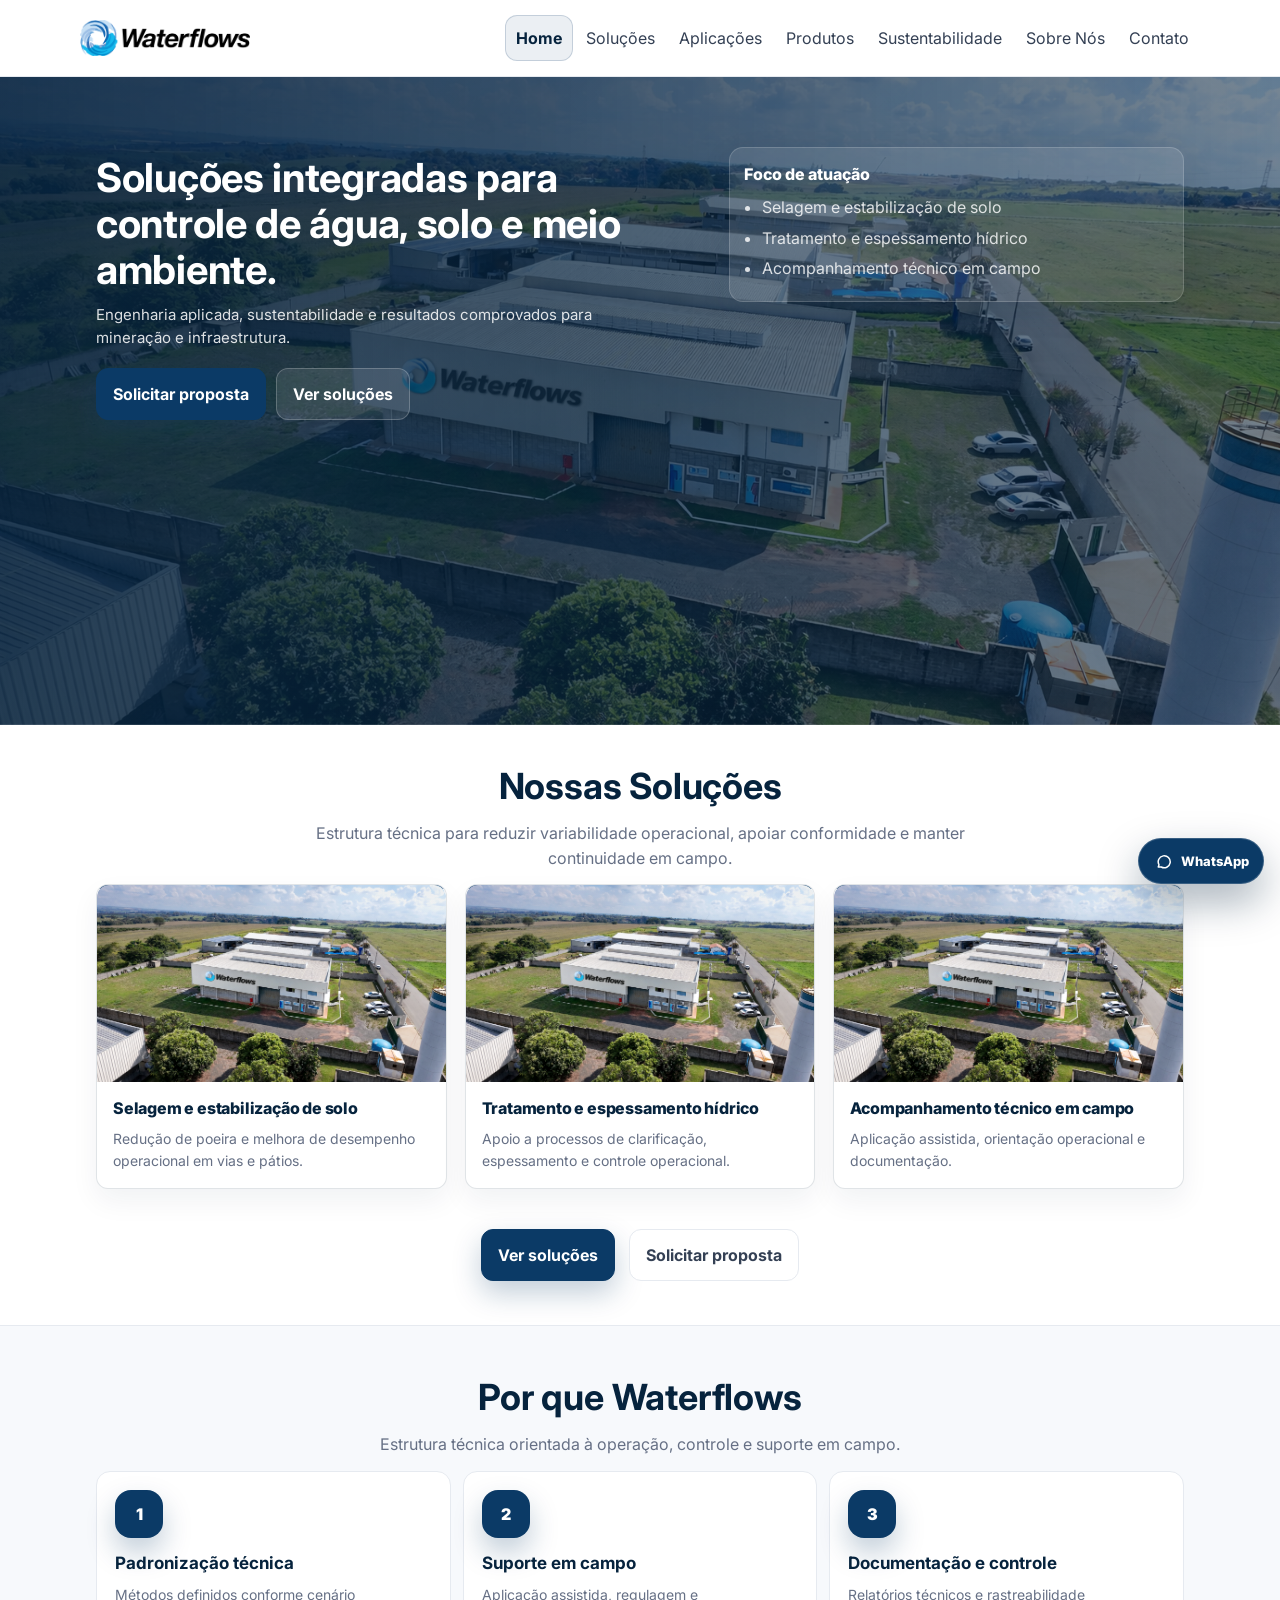
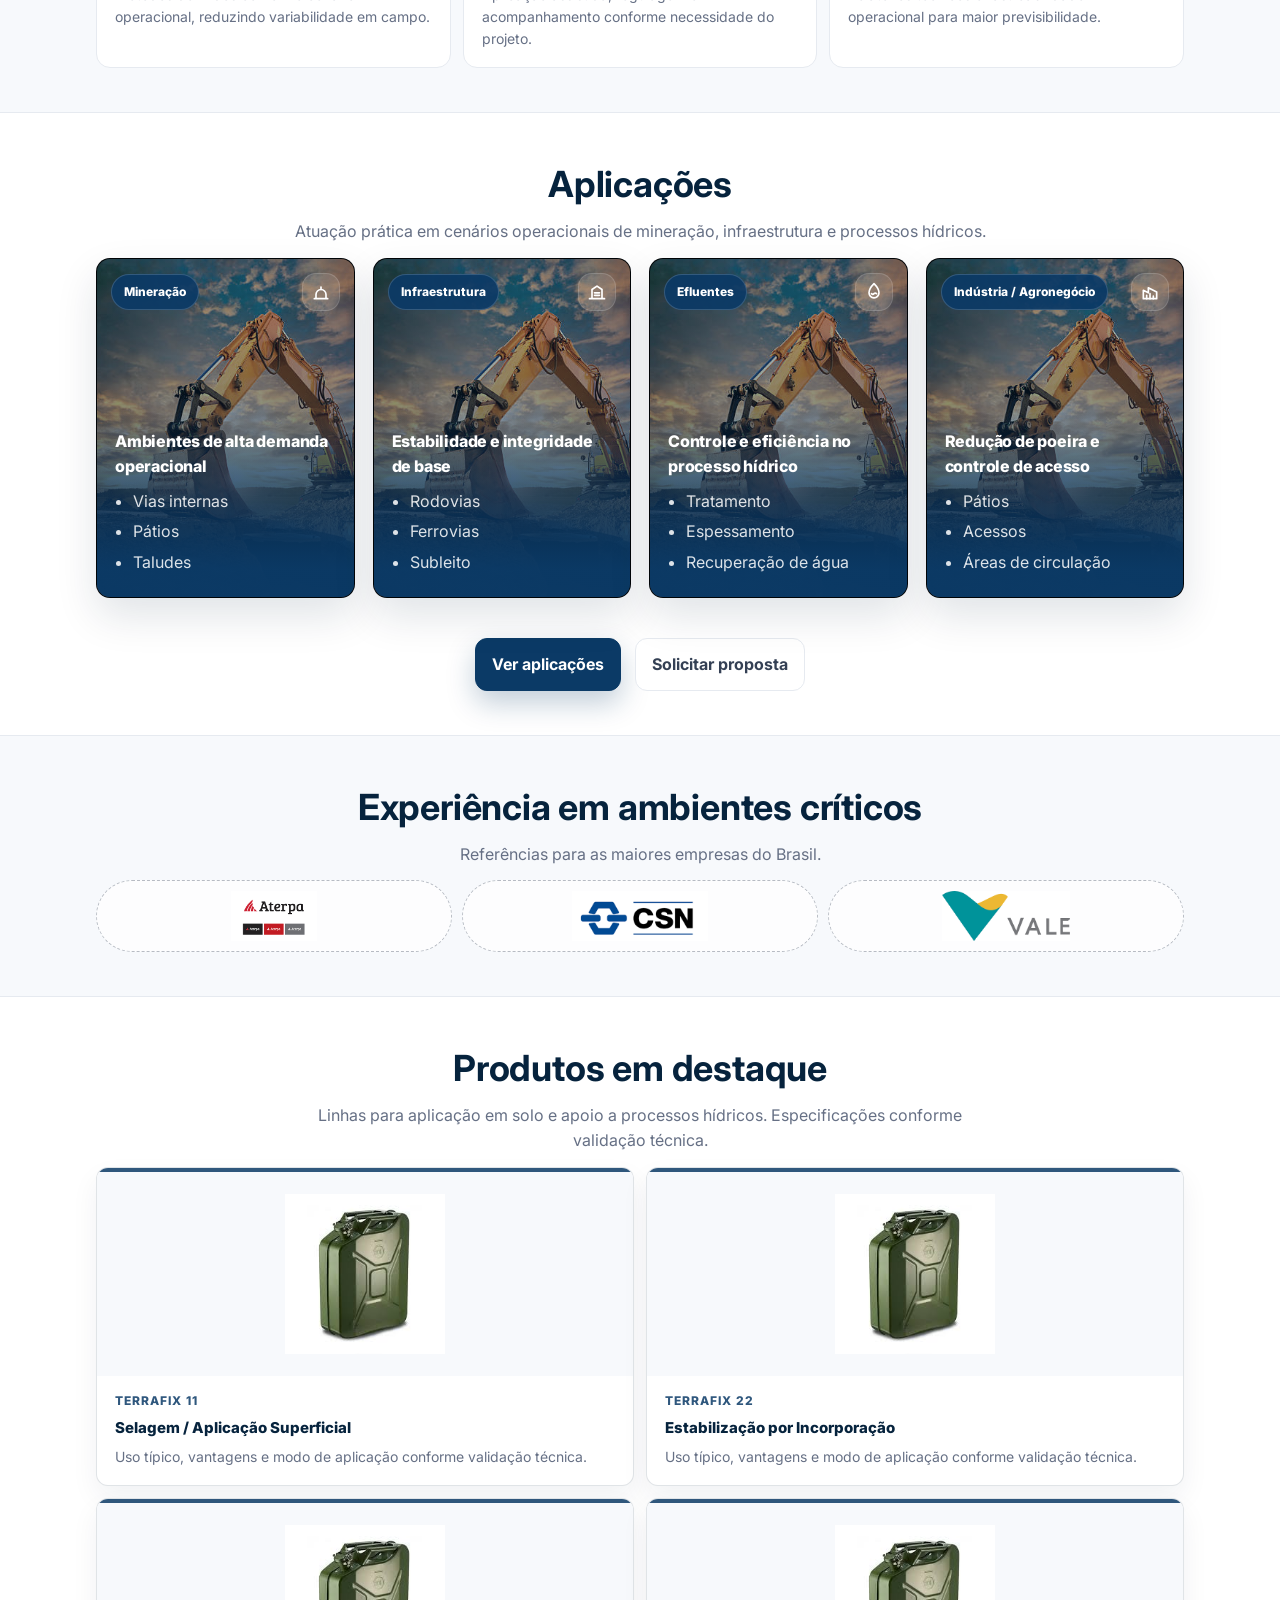
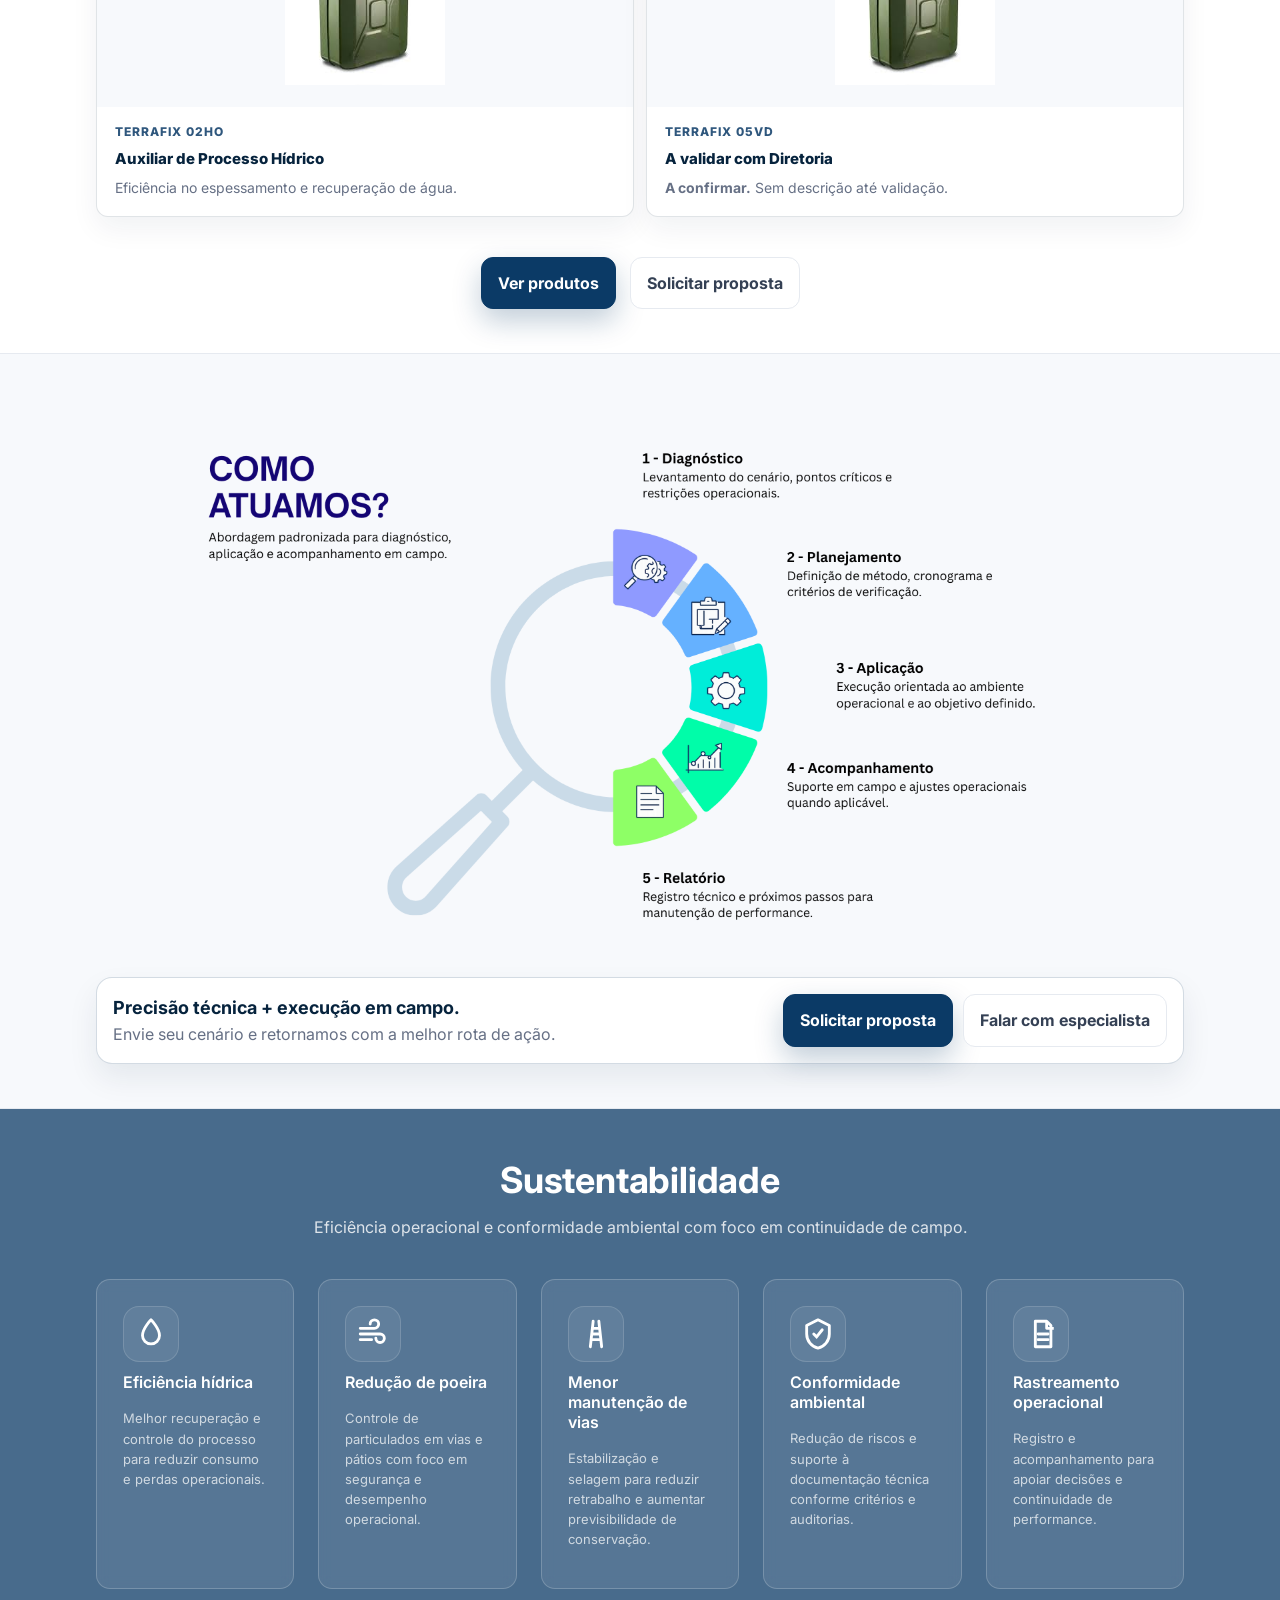
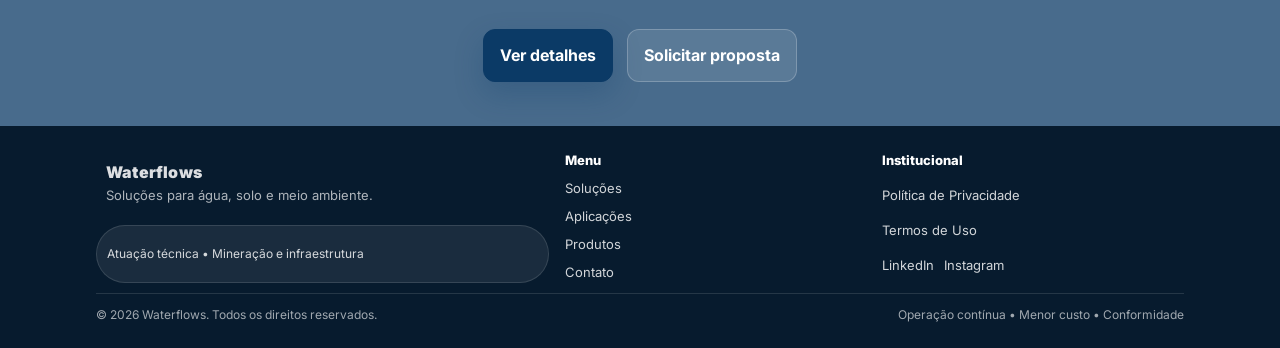
==== index.html @ 00b56543 "site inicial" ====
<!doctype html>
<html lang="pt-BR">
<head>
  <meta charset="utf-8" />
  <meta name="viewport" content="width=device-width, initial-scale=1" />
  <title>Waterflows | Soluções para água, solo e controle ambiental</title>
  <meta name="description" content="Soluções integradas para controle de água, solo e meio ambiente. Atuação técnica em mineração e infraestrutura. Solicite uma proposta." />
  <meta name="theme-color" content="#0B3A66" />

  <!-- Se NÃO for usar Google Fonts, pode remover estes preconnects -->
<link rel="preconnect" href="https://fonts.googleapis.com">
<link rel="preconnect" href="https://fonts.gstatic.com" crossorigin>
<link href="https://fonts.googleapis.com/css2?family=Inter:wght@400;600;700;800;900&display=swap" rel="stylesheet">

  <link rel="stylesheet" href="./assets/css/styles.css" />
</head>

<body data-page="home">
  <a class="skip-link" href="#conteudo">Pular para o conteúdo</a>

  <header class="site-header" aria-label="Cabeçalho">
    <div class="container header-inner">
      <a class="brand brand--logo-only" href="./index.html" aria-label="Ir para a Home Waterflows">
        <img class="brand-logo" src="./assets/img/logo-water-flow.png" alt="Waterflows" width="170" height="52" loading="eager" decoding="async">
      </a>

      <button
        class="nav-toggle"
        type="button"
        data-nav-toggle
        aria-label="Abrir menu"
        aria-controls="site-nav"
        aria-expanded="false">
        <svg viewBox="0 0 24 24" fill="none" aria-hidden="true">
          <path d="M4 7h16M4 12h16M4 17h16" stroke="currentColor" stroke-width="2" stroke-linecap="round"/>
        </svg>
      </button>

      <nav class="site-nav" id="site-nav" data-nav aria-label="Navegação principal">
        <ul class="nav-list">
          <li><a href="./index.html" data-page="home">Home</a></li>
          <li><a href="./solucoes.html" data-page="solucoes">Soluções</a></li>
          <li><a href="./aplicacoes.html" data-page="aplicacoes">Aplicações</a></li>
          <li><a href="./produtos.html" data-page="produtos">Produtos</a></li>
          <li><a href="./sustentabilidade.html" data-page="sustentabilidade">Sustentabilidade</a></li>
          <li><a href="./sobre.html" data-page="sobre">Sobre Nós</a></li>
          <li><a href="./contato.html" data-page="contato">Contato</a></li>
        </ul>
      </nav>
    </div>
  </header>

  <div class="nav-overlay" data-nav-overlay hidden></div>

  <main id="conteudo">
    <section class="hero hero-image" aria-label="Apresentação">
      <div class="container hero-grid">
        <div class="hero-copy">
          <h1>Soluções integradas para controle de água, solo e meio ambiente.</h1>
          <p class="lead">Engenharia aplicada, sustentabilidade e resultados comprovados para mineração e infraestrutura.</p>

          <div class="hero-actions" aria-label="Chamadas para ação">
            <a class="btn btn-primary" href="./contato.html">Solicitar proposta</a>
            <a class="btn btn-invert" href="./solucoes.html">Ver soluções</a>
          </div>
        </div>

          <aside class="hero-panel hero-panel--glass" aria-labelledby="hero-panel-title">
            <h2 id="hero-panel-title" class="sr-only">Destaques</h2>

            <p class="panel-title">Foco de atuação</p>

            <ul class="panel-list">
              <li>Selagem e estabilização de solo</li>
              <li>Tratamento e espessamento hídrico</li>
              <li>Acompanhamento técnico em campo</li>
            </ul>
          </aside>
      </div>
    </section>

    <svg class="wave" viewBox="0 0 1440 80" preserveAspectRatio="none" aria-hidden="true">
      <path d="M0,32 C240,72 480,72 720,40 C960,8 1200,8 1440,40 L1440,80 L0,80 Z"></path>
    </svg>

    <section class="section" aria-label="Soluções">
      <div class="container">
        <div class="section-head center">
          <h2>Nossas Soluções</h2>
          <p>Estrutura técnica para reduzir variabilidade operacional, apoiar conformidade e manter continuidade em campo.</p>
        </div>

        <div class="grid cols-3 feature-cards">
          <article class="card feature-card">
            <div class="feature-media" aria-hidden="true">
              <img src="./assets/img/foto-drone.png" alt="" loading="lazy" decoding="async">
            </div>
            <div class="feature-body">
              <h3>Selagem e estabilização de solo</h3>
              <p>Redução de poeira e melhora de desempenho operacional em vias e pátios.</p>
            </div>
          </article>

          <article class="card feature-card">
            <div class="feature-media" aria-hidden="true">
              <img src="./assets/img/foto-drone.png" alt="" loading="lazy" decoding="async">
            </div>
            <div class="feature-body">
              <h3>Tratamento e espessamento hídrico</h3>
              <p>Apoio a processos de clarificação, espessamento e controle operacional.</p>
            </div>
          </article>

          <article class="card feature-card">
            <div class="feature-media" aria-hidden="true">
              <img src="./assets/img/foto-drone.png" alt="" loading="lazy" decoding="async">
            </div>
            <div class="feature-body">
              <h3>Acompanhamento técnico em campo</h3>
              <p>Aplicação assistida, orientação operacional e documentação.</p>
            </div>
          </article>
        </div>

        <div class="section-actions">
          <a class="btn btn-primary" href="./solucoes.html">Ver soluções</a>
          <a class="btn" href="./contato.html">Solicitar proposta</a>
        </div>
      </div>
    </section>

    
    <section class="section soft section-why" aria-label="Por que Waterflows">
  <div class="container">

    <div class="section-head center">
      <h2>Por que Waterflows</h2>
      <p>Estrutura técnica orientada à operação, controle e suporte em campo.</p>
    </div>

    <div class="grid cols-3 reason-grid">

      <article class="reason-card">
        <div class="reason-number">1</div>
        <h3>Padronização técnica</h3>
        <p>Métodos definidos conforme cenário operacional, reduzindo variabilidade em campo.</p>
      </article>

      <article class="reason-card">
        <div class="reason-number">2</div>
        <h3>Suporte em campo</h3>
        <p>Aplicação assistida, regulagem e acompanhamento conforme necessidade do projeto.</p>
      </article>

      <article class="reason-card">
        <div class="reason-number">3</div>
        <h3>Documentação e controle</h3>
        <p>Relatórios técnicos e rastreabilidade operacional para maior previsibilidade.</p>
      </article>

    </div>

  </div>
</section>
    

<section class="section" aria-label="Aplicações">
  <div class="container">
    <div class="section-head center">
      <h2>Aplicações</h2>
      <p>Atuação prática em cenários operacionais de mineração, infraestrutura e processos hídricos.</p>
    </div>

    <div class="apps-media-grid">

      <article class="app-media-card">
        <div class="app-media">
          <img src="./assets/img/mineração.jpg"
               alt="Mineração: vias internas, pátios e taludes"
               loading="lazy" decoding="async">
        </div>

        <div class="app-media-overlay"></div>

        <div class="app-media-top">
          <span class="app-chip">Mineração</span>
          <span class="app-miniicon" aria-hidden="true">
            <svg viewBox="0 0 24 24" fill="none">
              <path d="M4 20h16" stroke="currentColor" stroke-width="2" stroke-linecap="round"/>
              <path d="M6 20v-5a6 6 0 0 1 12 0v5" stroke="currentColor" stroke-width="2" stroke-linejoin="round"/>
              <path d="M12 9V6" stroke="currentColor" stroke-width="2" stroke-linecap="round"/>
            </svg>
          </span>
        </div>

        <div class="app-media-bottom">
          <h3>Ambientes de alta demanda operacional</h3>
          <ul class="app-media-list">
            <li>Vias internas</li>
            <li>Pátios</li>
            <li>Taludes</li>
          </ul>
        </div>
      </article>

      <article class="app-media-card">
        <div class="app-media">
          <img src="./assets/img/mineração.jpg"
               alt="Infraestrutura: rodovias, ferrovias e subleito"
               loading="lazy" decoding="async">
        </div>

        <div class="app-media-overlay"></div>

        <div class="app-media-top">
          <span class="app-chip">Infraestrutura</span>
          <span class="app-miniicon" aria-hidden="true">
            <svg viewBox="0 0 24 24" fill="none">
              <path d="M3 20h18" stroke="currentColor" stroke-width="2" stroke-linecap="round"/>
              <path d="M6 20V9l6-4 6 4v11" stroke="currentColor" stroke-width="2" stroke-linejoin="round"/>
              <path d="M9 13h6M9 16h6" stroke="currentColor" stroke-width="2" stroke-linecap="round"/>
            </svg>
          </span>
        </div>

        <div class="app-media-bottom">
          <h3>Estabilidade e integridade de base</h3>
          <ul class="app-media-list">
            <li>Rodovias</li>
            <li>Ferrovias</li>
            <li>Subleito</li>
          </ul>
        </div>
      </article>

      <article class="app-media-card">
        <div class="app-media">
          <img src="./assets/img/mineração.jpg"
               alt="Efluentes: tratamento, espessamento e recuperação de água"
               loading="lazy" decoding="async">
        </div>

        <div class="app-media-overlay"></div>

        <div class="app-media-top">
          <span class="app-chip">Efluentes</span>
          <span class="app-miniicon" aria-hidden="true">
            <svg viewBox="0 0 24 24" fill="none">
              <path d="M12 2s6 6 6 11a6 6 0 0 1-12 0c0-5 6-11 6-11Z" stroke="currentColor" stroke-width="2" stroke-linejoin="round"/>
              <path d="M9 14c1 1 2 1 3 0 1-1 2-1 3 0" stroke="currentColor" stroke-width="2" stroke-linecap="round"/>
            </svg>
          </span>
        </div>

        <div class="app-media-bottom">
          <h3>Controle e eficiência no processo hídrico</h3>
          <ul class="app-media-list">
            <li>Tratamento</li>
            <li>Espessamento</li>
            <li>Recuperação de água</li>
          </ul>
        </div>
      </article>

      <article class="app-media-card">
        <div class="app-media">
          <img src="./assets/img/mineração.jpg"
               alt="Indústria e agronegócio: pátios, acessos e áreas de circulação"
               loading="lazy" decoding="async">
        </div>

        <div class="app-media-overlay"></div>

        <div class="app-media-top">
          <span class="app-chip">Indústria / Agronegócio</span>
          <span class="app-miniicon" aria-hidden="true">
            <svg viewBox="0 0 24 24" fill="none">
              <path d="M4 20V10l6 3V7l10 5v8H4Z" stroke="currentColor" stroke-width="2" stroke-linejoin="round"/>
              <path d="M8 20v-4M12 20v-6M16 20v-3" stroke="currentColor" stroke-width="2" stroke-linecap="round"/>
            </svg>
          </span>
        </div>

        <div class="app-media-bottom">
          <h3>Redução de poeira e controle de acesso</h3>
          <ul class="app-media-list">
            <li>Pátios</li>
            <li>Acessos</li>
            <li>Áreas de circulação</li>
          </ul>
        </div>
      </article>

    </div>

    <div class="section-actions">
      <a class="btn btn-primary" href="./aplicacoes.html">Ver aplicações</a>
      <a class="btn" href="./contato.html">Solicitar proposta</a>
    </div>
  </div>
</section>

        <section class="section soft" aria-label="Prova social">
      <div class="container">
        <div class="section-head center">
          <h2>Experiência em ambientes críticos</h2>
          <p>Referências para as maiores empresas do Brasil.</p>
        </div>

        <div class="logo-row" aria-label="Logos de clientes">
          <div class="logo-pill">
            <img src="./assets/img/aterpa.png" alt="Aterpa" loading="lazy" decoding="async">
          </div>
          <div class="logo-pill">
            <img src="./assets/img/csn.png" alt="CSN" loading="lazy" decoding="async">
          </div>
          <div class="logo-pill">
            <img src="./assets/img/valle.png" alt="Vale" loading="lazy" decoding="async">
          </div>
        </div>
      </div>
    </section>

<section class="section" aria-label="Produtos em destaque">
  <div class="container">
    <div class="section-head center">
      <h2>Produtos em destaque</h2>
      <p>Linhas para aplicação em solo e apoio a processos hídricos. Especificações conforme validação técnica.</p>
    </div>

    <div class="grid cols-2 product-cards">

      <!-- Terrafix 11 -->
      <article class="card product-card">
        <div class="product-topbar" aria-hidden="true"></div>

        <div class="product-media">
          <img src="./assets/img/galão-geral.png" alt="Terrafix 11" loading="lazy" decoding="async">
        </div>

        <div class="product-body">
          <span class="product-code">Terrafix 11</span>
          <h3>Selagem / Aplicação Superficial</h3>
          <p>Uso típico, vantagens e modo de aplicação conforme validação técnica.</p>
        </div>
      </article>

      <!-- Terrafix 22 -->
      <article class="card product-card">
        <div class="product-topbar" aria-hidden="true"></div>

        <div class="product-media">
          <img src="./assets/img/galão-geral.png" alt="Terrafix 22" loading="lazy" decoding="async">
        </div>

        <div class="product-body">
          <span class="product-code">Terrafix 22</span>
          <h3>Estabilização por Incorporação</h3>
          <p>Uso típico, vantagens e modo de aplicação conforme validação técnica.</p>
        </div>
      </article>

      <!-- Terrafix 02HO -->
      <article class="card product-card">
        <div class="product-topbar" aria-hidden="true"></div>

        <div class="product-media">
          <img src="./assets/img/galão-geral.png" alt="Terrafix 02HO" loading="lazy" decoding="async">
        </div>

        <div class="product-body">
          <span class="product-code">Terrafix 02HO</span>
          <h3>Auxiliar de Processo Hídrico</h3>
          <p>Eficiência no espessamento e recuperação de água.</p>
        </div>
      </article>

      <!-- Terrafix 05VD (pendente) -->
      <article class="card product-card product-card--pending" aria-label="Terrafix 05VD — informações em validação">
        <div class="product-topbar" aria-hidden="true"></div>

        <div class="product-media">
          <img src="./assets/img/galão-geral.png" alt="Terrafix 05VD" loading="lazy" decoding="async">
        </div>

        <div class="product-body">
          <span class="product-code">Terrafix 05VD</span>
          <h3>A validar com Diretoria</h3>
          <p><strong>A confirmar.</strong> Sem descrição até validação.</p>
        </div>
      </article>

    </div>

    <div class="section-actions">
      <a class="btn btn-primary" href="./produtos.html">Ver produtos</a>
      <a class="btn" href="./contato.html">Solicitar proposta</a>
    </div>
  </div>
</section>

<section class="section soft" aria-label="Como atuamos">
  <div class="container">

    <!-- DESKTOP: só imagem -->
<!-- DESKTOP: só imagem (full-bleed) -->
    <figure class="how-media how-media--full">
      <img
        src="./assets/img/como-atuamos.png"
        alt="Fluxo do processo Waterflows em 5 etapas: Diagnóstico, Planejamento, Aplicação, Acompanhamento e Relatório."
        loading="lazy"
        decoding="async"
      >
    </figure>

    <!-- MOBILE/TABLET: passo a passo em texto -->
    <div class="how-steps" aria-label="Etapas do processo">
      <div class="steps">
        <div class="step">
          <div class="step-num">1</div>
          <div>
            <h3>Diagnóstico</h3>
            <p>Levantamento do cenário, pontos críticos e restrições operacionais.</p>
          </div>
        </div>

        <div class="step">
          <div class="step-num">2</div>
          <div>
            <h3>Planejamento</h3>
            <p>Definição de método, cronograma e critérios de verificação.</p>
          </div>
        </div>

        <div class="step">
          <div class="step-num">3</div>
          <div>
            <h3>Aplicação</h3>
            <p>Execução orientada ao ambiente operacional e ao objetivo definido.</p>
          </div>
        </div>

        <div class="step">
          <div class="step-num">4</div>
          <div>
            <h3>Acompanhamento</h3>
            <p>Suporte em campo e ajustes operacionais quando aplicável.</p>
          </div>
        </div>

        <div class="step">
          <div class="step-num">5</div>
          <div>
            <h3>Relatório</h3>
            <p>Registro técnico e próximos passos para manutenção de performance.</p>
          </div>
        </div>
      </div>
    </div>

    <!-- CTA mantém -->
    <div class="cta" aria-label="Chamada final">
      <div>
        <h2>Precisão técnica + execução em campo.</h2>
        <p>Envie seu cenário e retornamos com a melhor rota de ação.</p>
      </div>
      <div class="hero-actions hero-actions--cta">
        <a class="btn btn-primary" href="./contato.html">Solicitar proposta</a>
        <a class="btn" href="./contato.html">Falar com especialista</a>
      </div>
    </div>

  </div>
</section>

<section class="section sustain" aria-label="Sustentabilidade">
  <div class="container">
    <div class="section-head center sustain-head">
      <h2>Sustentabilidade</h2>
      <p>Eficiência operacional e conformidade ambiental com foco em continuidade de campo.</p>
    </div>

    <div class="sustain-grid" role="list">

      <article class="sustain-card" role="listitem">
        <div class="sustain-ico" aria-hidden="true">
          <!-- gota -->
          <svg viewBox="0 0 24 24" fill="none">
            <path d="M12 2s6 6 6 11a6 6 0 0 1-12 0c0-5 6-11 6-11Z"
              stroke="currentColor" stroke-width="2" stroke-linejoin="round"/>
          </svg>
        </div>
        <h3>Eficiência hídrica</h3>
        <p>Melhor recuperação e controle do processo para reduzir consumo e perdas operacionais.</p>
      </article>

      <article class="sustain-card" role="listitem">
        <div class="sustain-ico" aria-hidden="true">
          <!-- vento/poeira -->
          <svg viewBox="0 0 24 24" fill="none">
            <path d="M3 8h10a3 3 0 1 0-3-3" stroke="currentColor" stroke-width="2" stroke-linecap="round"/>
            <path d="M3 12h14a3 3 0 1 1-3 3" stroke="currentColor" stroke-width="2" stroke-linecap="round"/>
            <path d="M3 16h8" stroke="currentColor" stroke-width="2" stroke-linecap="round"/>
          </svg>
        </div>
        <h3>Redução de poeira</h3>
        <p>Controle de particulados em vias e pátios com foco em segurança e desempenho operacional.</p>
      </article>

      <article class="sustain-card" role="listitem">
        <div class="sustain-ico" aria-hidden="true">
          <!-- estrada/manutenção -->
          <svg viewBox="0 0 24 24" fill="none">
            <path d="M8 21 10 3" stroke="currentColor" stroke-width="2" stroke-linecap="round"/>
            <path d="M16 21 14 3" stroke="currentColor" stroke-width="2" stroke-linecap="round"/>
            <path d="M10 8h4M9.5 12h5M9 16h6" stroke="currentColor" stroke-width="2" stroke-linecap="round"/>
          </svg>
        </div>
        <h3>Menor manutenção de vias</h3>
        <p>Estabilização e selagem para reduzir retrabalho e aumentar previsibilidade de conservação.</p>
      </article>

      <article class="sustain-card" role="listitem">
        <div class="sustain-ico" aria-hidden="true">
          <!-- escudo/conformidade -->
          <svg viewBox="0 0 24 24" fill="none">
            <path d="M12 2 20 6v6c0 5-3.5 9-8 10C7.5 21 4 17 4 12V6l8-4Z"
              stroke="currentColor" stroke-width="2" stroke-linejoin="round"/>
            <path d="M9 12l2 2 4-5" stroke="currentColor" stroke-width="2" stroke-linecap="round"/>
          </svg>
        </div>
        <h3>Conformidade ambiental</h3>
        <p>Redução de riscos e suporte à documentação técnica conforme critérios e auditorias.</p>
      </article>

      <article class="sustain-card" role="listitem">
        <div class="sustain-ico" aria-hidden="true">
          <!-- relatório/rastreio -->
          <svg viewBox="0 0 24 24" fill="none">
            <path d="M8 3h8l3 3v15H8V3Z" stroke="currentColor" stroke-width="2" stroke-linejoin="round"/>
            <path d="M16 3v5h5" stroke="currentColor" stroke-width="2" stroke-linejoin="round"/>
            <path d="M10 12h7M10 16h7" stroke="currentColor" stroke-width="2" stroke-linecap="round"/>
          </svg>
        </div>
        <h3>Rastreamento operacional</h3>
        <p>Registro e acompanhamento para apoiar decisões e continuidade de performance.</p>
      </article>

    </div>

    <div class="section-actions sustain-actions">
      <a class="btn btn-primary" href="./sustentabilidade.html">Ver detalhes</a>
      <a class="btn btn-invert" href="./contato.html">Solicitar proposta</a>
    </div>
  </div>
</section>
  </main>

  <footer class="site-footer" aria-label="Rodapé">
    <div class="container">
      <div class="footer-grid">
        <div class="footer-brand">
          <div class="brand" aria-label="Marca Waterflows">
            <span class="brand-mark" aria-hidden="true"></span>
            <div>
              <div class="footer-title">Waterflows</div>
              <div class="footer-muted">Soluções para água, solo e meio ambiente.</div>
            </div>
          </div>
          <div class="badge">Atuação técnica • Mineração e infraestrutura</div>
        </div>

        <div class="footer-links" aria-label="Menu rápido">
          <strong class="footer-h">Menu</strong>
          <a href="./solucoes.html">Soluções</a>
          <a href="./aplicacoes.html">Aplicações</a>
          <a href="./produtos.html">Produtos</a>
          <a href="./contato.html">Contato</a>
        </div>

        <div class="footer-links" aria-label="Links institucionais">
          <strong class="footer-h">Institucional</strong>
          <a href="./politica-de-privacidade.html" aria-label="Política de Privacidade (placeholder)">Política de Privacidade</a>
          <a href="./termos.html" aria-label="Termos de Uso (placeholder)">Termos de Uso</a>
          <div class="social" aria-label="Redes sociais">
            <a href="https://www.linkedin.com/company/waterflows-br/?originalSubdomain=br" aria-label="LinkedIn (placeholder)">LinkedIn</a>
            <a href="https://www.instagram.com/waterflowsbioquimica/" target="_blank" rel="noopener">Instagram</a>
          </div>
        </div>
      </div>

      <div class="footer-bottom" aria-label="Direitos autorais">
        <span>© <span id="year"></span> Waterflows. Todos os direitos reservados.</span>
        <span class="footer-tech">Operação contínua • Menor custo • Conformidade</span>
      </div>
    </div>

    <script>
      document.getElementById('year').textContent = new Date().getFullYear();
    </script>
  </footer>

  <a class="fab"
     href="https://wa.me/55XXXXXXXXXXX?text=Ol%C3%A1%21%20Quero%20falar%20com%20um%20especialista%20Waterflows."
     target="_blank" rel="noopener"
     aria-label="Falar no WhatsApp (placeholder)">
    <svg viewBox="0 0 24 24" fill="none" aria-hidden="true">
      <path d="M7 20l1-3a8 8 0 1 1 3 3l-4 0Z" stroke="currentColor" stroke-width="2" stroke-linejoin="round"/>
    </svg>
    <span>WhatsApp</span>
  </a>

  <script src="./assets/js/main.js" defer></script>
</body>
</html>
---- assets/css/styles.css ----
/* Waterflows — styles.css (mobile-first)
   Requisitos: breakpoints 480 / 768 / 1024, acessibilidade básica, clean industrial.
*/

:root{
  --bg: #FFFFFF;
  --bg-soft: #F7F9FC;
  --text: #344054;
  --muted: #667085;
  --border: #E6EAF0;

  --brand: #0B3A66;     /* azul institucional */
  --brand-2: #06233D;   /* azul profundo técnico */
  --accent: #1B5FA6;    /* azul médio de destaque (5%) */

  --radius: 14px;
  --shadow: 0 10px 30px rgba(6,35,61,0.10);

  --container: 1120px;

  /* escala tipográfica (mobile-first) */
  --h1: 28px;
  --h2: 24px;
  --h3: 16px;
  --p: 15px;

  /* espaçamento */
  --section-y: 28px;
}

*{ box-sizing: border-box; }
html{ scroll-behavior: smooth; }
body{
  margin: 0;
  font-family: Inter, Lato, system-ui, -apple-system, Segoe UI, Roboto, Arial, sans-serif;
  color: var(--text);
  background: var(--bg);
  line-height: 1.55;
}

img{ max-width: 100%; height: auto; display: block; }
a{ color: inherit; text-decoration: none; }

/* links em texto (conteúdo) ficam visíveis por padrão */
main a:not(.btn):not(.nav-list a){
  color: var(--brand);
  text-decoration: underline;
  text-decoration-color: rgba(11,58,102,0.35);
  text-underline-offset: 3px;
}
main a:not(.btn):not(.nav-list a):hover{
  text-decoration-color: rgba(11,58,102,0.75);
}

:focus-visible{
  outline: 3px solid rgba(11,58,102,0.35);
  outline-offset: 3px;
  border-radius: 8px;
}

.container{
  width: 100%;
  max-width: var(--container);
  margin: 0 auto;
  padding: 0 16px;
}

.skip-link{
  position: absolute;
  left: -999px;
  top: 12px;
  background: var(--brand);
  color: #fff;
  padding: 10px 12px;
  border-radius: 10px;
  z-index: 2000;
}
.skip-link:focus{ left: 12px; }

/* Skip-link: mantém no DOM (a11y), mas nunca mostra visualmente */
.skip-link{
  position: absolute !important;
  width: 1px !important;
  height: 1px !important;
  padding: 0 !important;
  margin: -1px !important;
  overflow: hidden !important;
  clip: rect(0,0,0,0) !important;
  white-space: nowrap !important;
  border: 0 !important;
}

/* garante que nem com foco apareça */
.skip-link:focus,
.skip-link:focus-visible{
  left: -999px !important;
  top: 12px !important;
}

/* ===== Header / Nav ===== */

.site-header{
  position: sticky;
  top: 0;
  z-index: 1000;
  background: rgba(255,255,255,0.92);
  backdrop-filter: blur(10px);
  border-bottom: 1px solid var(--border);
}

.header-inner{
  display: flex;
  align-items: center;
  justify-content: space-between;
  gap: 12px;
  padding: 12px 0;
}

.brand{
  display: flex;
  align-items: center;
  gap: 10px;
  min-width: 180px;
}

.brand-logo{
  width: 140px;
  height: 44px;
  object-fit: contain;
  display: block;
}

.nav-toggle{
  display: inline-flex;
  align-items: center;
  justify-content: center;
  width: 44px;
  height: 44px;
  border: 1px solid var(--border);
  background: #fff;
  border-radius: 12px;
  cursor: pointer;
}
.nav-toggle svg{ width: 22px; height: 22px; }

.site-nav{
  position: absolute;
  left: 0;
  right: 0;
  top: 64px;
  background: #fff;
  border-bottom: 1px solid var(--border);
  display: none;
}
.site-nav.open{ display: block; }

.nav-list{
  list-style: none;
  margin: 0;
  padding: 10px 16px 16px 16px;
  display: grid;
  gap: 6px;
}

.nav-list a{
  display: flex;
  align-items: center;
  justify-content: space-between;
  padding: 12px 12px;
  border-radius: 12px;
  border: 1px solid transparent;
}

.nav-list a:hover{
  background: var(--bg-soft);
  border-color: var(--border);
}

.nav-list a.active{
  background: rgba(11,58,102,0.08);
  border-color: rgba(11,58,102,0.18);
  color: var(--brand-2);
  font-weight: 700;
}

.nav-overlay{
  position: fixed;
  inset: 0;
  background: rgba(6,35,61,0.25);
  z-index: 900;
}

/* ===== Buttons ===== */

.btn{
  display: inline-flex;
  align-items: center;
  justify-content: center;
  gap: 10px;
  padding: 13px 16px;
  border-radius: 12px;
  border: 1px solid var(--border);
  background: #fff;
  cursor: pointer;
  font-weight: 700;
}

.btn-primary{
  background: var(--brand);
  border-color: var(--brand);
  color: #fff;
  box-shadow: 0 12px 28px rgba(11,58,102,0.25);
}
.btn-primary:hover{ filter: brightness(0.98); }

.btn-invert{
  background: rgba(255,255,255,0.10);
  border-color: rgba(255,255,255,0.22);
  color: #fff;
}
.btn-invert:hover{ background: rgba(255,255,255,0.14); }

/* ===== Typography ===== */

h1{
  margin: 8px 0 10px 0;
  font-size: var(--h1);
  line-height: 1.15;
  letter-spacing: -0.3px;
  color: var(--brand-2);
}

.lead{
  margin: 0;
  color: var(--text);
  font-size: var(--p);
  max-width: 62ch;
}

/* ===== Hero ===== */

.hero{
  padding: 38px 0 18px 0;
  background:
    radial-gradient(900px 350px at 20% 0%, rgba(11,58,102,0.10), transparent 60%),
    radial-gradient(900px 350px at 80% 0%, rgba(6,35,61,0.08), transparent 60%);
}

.hero-grid{
  display: grid;
  gap: 18px;
}

/* institucional: CTA do hero alinhada à esquerda */
.hero-actions{
  margin-top: 18px;
  display: flex;
  flex-wrap: wrap;
  gap: 10px;
  justify-content: flex-start;
}

.hero-actions--cta{
  justify-content: flex-start;
}

.hero.hero-image{
  min-height: 72vh;
  padding: 70px 0 90px;
  position: relative;
  color: #fff;
  background:
    linear-gradient(90deg, rgba(6,35,61,0.88), rgba(6,35,61,0.55)),
    url("./../img/foto-drone.png");
  background-size: cover;
  background-position: center 50%;
  border-bottom: 1px solid rgba(255,255,255,0.10);
}

.hero.hero-image h1{ color:#fff; }
.hero.hero-image .lead{ color: rgba(255,255,255,0.86); }

.hero-panel{
  border: 1px solid var(--border);
  border-radius: var(--radius);
  background: rgba(255,255,255,0.85);
  box-shadow: var(--shadow);
  padding: 14px;
}

.hero-panel--glass{
  background: rgba(255,255,255,0.10);
  border-color: rgba(255,255,255,0.16);
}

.hero-panel--glass .panel-title{ color: #fff; }
.hero-panel--glass .panel-list{ color: rgba(255,255,255,0.82); }

.panel-title{
  font-weight: 800;
  color: var(--brand-2);
  margin: 0 0 8px 0;
}
.panel-list{
  margin: 0;
  padding-left: 18px;
}
.panel-list li{ margin: 6px 0; }

.wave{
  display:block;
  width:100%;
  height: 36px; /* agora aparece */
  margin-top: -2px;
}
.wave path{ fill: var(--bg); }

/* ===== Sections / Grid ===== */

.section{ padding: var(--section-y) 0; }
.section.soft{
  background: var(--bg-soft);
  border-top: 1px solid var(--border);
  border-bottom: 1px solid var(--border);
}

.section-head{
  display: grid;
  gap: 6px;
  margin-bottom: 14px;
}

.section-head.center{
  text-align: center;
  justify-items: center;
}
.section-head.center p{ margin: 0 auto; }

.section-head h2{
  margin: 0;
  font-size: var(--h2);
  color: var(--brand-2);
  letter-spacing: -0.2px;
}
.section-head p{
  margin: 0;
  color: var(--muted);
  max-width: 70ch;
}

.section-actions{
  margin-top: 26px;          /* mais respiro (mobile/tablet) */
  display: flex;
  flex-wrap: wrap;
  gap: 12px;
  justify-content: center;
}

/* desktop: mais “premium” */
@media (min-width: 1024px){
  .section-actions{
    margin-top: 40px;        /* botões bem mais afastados dos cards */
    gap: 14px;
  }
}

.grid{ display: grid; gap: 12px; }

.card{
  border: 1px solid var(--border);
  border-radius: var(--radius);
  background: #fff;
  padding: 14px;
}
.card h3{
  margin: 0 0 6px 0;
  font-size: var(--h3);
  color: var(--brand-2);
}
.card p{ margin: 0; color: var(--muted); }


/* ===== Por que Waterflows ===== */

.section-why{
  background: #fff;
}

.reason-grid{
  align-items: stretch;
}

.reason-card{
  border: 1px solid var(--border);
  border-radius: var(--radius);
  padding: 18px;
  background: #fff;
  transition: box-shadow .2s ease, transform .15s ease;
}

.reason-card:hover{
  box-shadow: 0 14px 34px rgba(6,35,61,0.08);
  transform: translateY(-2px);
}

.reason-number{
  width: 48px;
  height: 48px;
  border-radius: 16px;
  background: var(--brand);
  color: #fff;
  font-weight: 900;
  font-size: 16px;
  display:flex;
  align-items:center;
  justify-content:center;
  margin-bottom: 12px;
  box-shadow: 0 14px 28px rgba(11,58,102,0.25);
}

.reason-card h3{
  margin: 0 0 8px 0;
  font-size: 17px;
  color: var(--brand-2);
}

.reason-card p{
  margin: 0;
  color: var(--muted);
  font-size: 14px;
}

.sr-only{
  position:absolute;
  width:1px;
  height:1px;
  padding:0;
  margin:-1px;
  overflow:hidden;
  clip:rect(0,0,0,0);
  white-space:nowrap;
  border:0;
}

/* ===== Logos ===== */

.logo-row{
  display: grid;
  grid-template-columns: repeat(2, minmax(0,1fr));
  gap: 10px;
  margin-top: 10px;
}

.logo-pill{
  border: 1px dashed rgba(52,64,84,0.35);
  border-radius: 999px;
  padding: 10px 12px;
  background: rgba(255,255,255,0.7);
  display:flex;
  align-items:center;
  justify-content:center;
  min-height: 54px;
}

.logo-pill img{
  max-height: 50px;
  width: auto;
  max-width: 100%;
  object-fit: contain;
  opacity: 1;
  filter: none;
}

/* ===== Aplicações ===== */

.apps-grid{ align-items: stretch; }

.app-card{
  padding: 16px;
  border-radius: var(--radius);
  box-shadow: 0 10px 26px rgba(6,35,61,0.06);
  transition: transform .15s ease, box-shadow .15s ease, border-color .15s ease;
}
.app-card:hover{
  transform: translateY(-2px);
  box-shadow: 0 16px 38px rgba(6,35,61,0.10);
  border-color: rgba(11,58,102,0.22);
}

.app-top{
  display:flex;
  align-items:center;
  justify-content: space-between;
  gap: 12px;
  margin-bottom: 10px;
}

.app-badge{
  display:inline-flex;
  align-items:center;
  padding: 7px 12px;
  border-radius: 999px;
  font-size: 12px;
  font-weight: 800;
  color: var(--brand-2);
  background: rgba(11,58,102,0.08);
  border: 1px solid rgba(11,58,102,0.16);
}

.app-icon{
  width: 42px;
  height: 42px;
  border-radius: 14px;
  display:flex;
  align-items:center;
  justify-content:center;
  color: var(--brand);
  background: rgba(11,58,102,0.06);
  border: 1px solid rgba(11,58,102,0.14);
}
.app-icon svg{ width: 22px; height: 22px; }

.app-card h3{
  margin: 0 0 10px 0;
  letter-spacing: -0.1px;
}

.app-list{
  margin: 0;
  padding-left: 18px;
  color: var(--muted);
}
.app-list li{ margin: 6px 0; }

/* ===== Steps ===== */

.steps{ display: grid; gap: 10px; }

.step{
  display: grid;
  grid-template-columns: 44px 1fr;
  gap: 10px;
  align-items: start;
  padding: 12px;
  border-radius: var(--radius);
  background: #fff;
  border: 1px solid var(--border);
}
.step-num{
  width: 44px;
  height: 44px;
  border-radius: 14px;
  background: rgba(11,58,102,0.10);
  display: flex;
  align-items: center;
  justify-content: center;
  font-weight: 900;
  color: var(--brand-2);
}
.step h3{ margin: 0 0 2px 0; font-size: 15px; color: var(--brand-2); }
.step p{ margin: 0; color: var(--muted); }

/* ===== CTA (sem gradiente chamativo) ===== */

.cta{
  margin-top: 16px;
  display: grid;
  gap: 12px;
  align-items: center;
  border-radius: calc(var(--radius) + 2px);
  border: 1px solid rgba(11,58,102,0.18);
  background: #fff;
  box-shadow: 0 14px 30px rgba(6,35,61,0.08);
  padding: 16px;
}
.cta h2{ margin: 0; font-size: 18px; color: var(--brand-2); }
.cta p{ margin: 0; color: var(--muted); }
.cta .hero-actions{ margin: 0; }

/* ===== Forms (mantido) ===== */

.form{ display: grid; gap: 12px; }
.field{ display: grid; gap: 6px; }

label{
  font-size: 13px;
  color: var(--brand-2);
  font-weight: 700;
}

input, textarea{
  width: 100%;
  padding: 12px 12px;
  border-radius: 12px;
  border: 1px solid var(--border);
  background: #fff;
  font: inherit;
  color: var(--text);
}
textarea{ min-height: 140px; resize: vertical; }

.helper{ font-size: 12px; color: var(--muted); }
.contact-grid{ display: grid; gap: 12px; }

/* ===== Footer ===== */

.site-footer{
  padding: 24px 0;
  background: #071B2E;
  color: rgba(255,255,255,0.86);
}
.footer-grid{ display: grid; gap: 16px; }

.footer-brand{ display: grid; gap: 10px; }

.footer-title{ font-weight: 900; letter-spacing: 0.2px; }
.footer-muted{ color: rgba(255,255,255,0.68); font-size: 13px; }

.footer-h{
  color: #fff;
  font-weight: 800;
  font-size: 13px;
}

.footer-links{ display: grid; gap: 8px; }
.footer-links a{
  color: rgba(255,255,255,0.82);
  font-size: 13px;
}
.footer-links a:hover{ color: #fff; text-decoration: underline; }

.footer-bottom{
  margin-top: 10px;
  padding-top: 12px;
  border-top: 1px solid rgba(255,255,255,0.12);
  display: flex;
  flex-wrap: wrap;
  gap: 10px;
  justify-content: space-between;
  align-items: center;
  font-size: 12px;
  color: rgba(255,255,255,0.62);
}

.social{ display: inline-flex; gap: 10px; }

.badge{
  display: inline-flex;
  align-items: center;
  padding: 8px 10px;
  border-radius: 999px;
  background: rgba(255,255,255,0.08);
  border: 1px solid rgba(255,255,255,0.12);
  color: rgba(255,255,255,0.82);
  font-size: 12px;
}

/* ===== WhatsApp ===== */

.fab{
  position: fixed;
  right: 16px;
  bottom: 16px;
  z-index: 1500;
  display: inline-flex;
  gap: 10px;
  align-items: center;
  padding: 12px 14px;
  border-radius: 999px;
  background: var(--brand);
  color:#fff;
  border: 1px solid rgba(255,255,255,0.18);
  box-shadow: 0 18px 40px rgba(6,35,61,0.35);
}
.fab svg{ width:18px; height:18px; }
.fab span{ font-weight: 800; font-size: 13px; }

/* ===== Breakpoints ===== */

/* ≥ 480px */
@media (min-width: 480px){
  :root{
    --h1: 32px;
    --h2: 26px;
  }
  .logo-row{ grid-template-columns: repeat(3, minmax(0,1fr)); }
}

/* ≥ 768px */
@media (min-width: 768px){
  :root{
    --h1: 36px;
    --h2: 30px;
    --section-y: 36px;
  }

  .nav-toggle{ display: none; }

  .site-nav{
    position: static;
    display: block !important;
    background: transparent;
    border: 0;
  }

  .nav-list{
    padding: 0;
    display: flex;
    gap: 2px;
    align-items: center;
  }

  .nav-list a{ padding: 10px 10px; }

  .hero-grid{
    grid-template-columns: 1.15fr 0.85fr;
    align-items: start;
    gap: 18px;
  }

  .grid.cols-2{ grid-template-columns: repeat(2, minmax(0,1fr)); }
  .grid.cols-3{ grid-template-columns: repeat(3, minmax(0,1fr)); }

  .steps{ grid-template-columns: repeat(2, minmax(0,1fr)); }
  .cta{ grid-template-columns: 1fr auto; }
  .contact-grid{ grid-template-columns: 1.15fr 0.85fr; }
  .footer-grid{ grid-template-columns: 1.2fr 0.8fr 0.8fr; }

  .brand-logo{ width: 170px; height: 52px; }

  /* apps: 2 col já é o padrão aqui */
  .grid.apps-grid{ grid-template-columns: repeat(2, minmax(0,1fr)); }
}

/* ≥ 1024px */
@media (min-width: 1024px){
  :root{
    --h1: 40px;
    --h2: 36px;
    --section-y: 44px;
  }

  .hero{ padding: 52px 0 26px 0; }

  /* apps: 4 col */
  .grid.apps-grid{ grid-template-columns: repeat(4, minmax(0,1fr)); }

  /* lista com 2 colunas controladas */
  .app-list{
    display: grid;
    grid-template-columns: 1fr 1fr;
    column-gap: 16px;
    row-gap: 8px;
    padding-left: 18px;
  }
  .app-list li:last-child{ grid-column: 1 / -1; }
  .app-card h3{ font-size: 15px; }
}

/* ===== Aplicações (cards com imagem dominante) ===== */

.apps-media-grid{
  display: grid;
  gap: 18px;
  margin-top: 10px;
}

/* 1 col no mobile; 2 col >=768; 4 col >=1024 */
@media (min-width: 768px){
  .apps-media-grid{ grid-template-columns: repeat(2, minmax(0,1fr)); }
}
@media (min-width: 1024px){
  .apps-media-grid{ grid-template-columns: repeat(4, minmax(0,1fr)); }
}

.app-media-card{
  position: relative;
  border-radius: var(--radius);
  overflow: hidden;
  min-height: 340px;
  border: 1px solid rgba(6,35,61,0.12);
  background: #000;
  box-shadow: 0 18px 42px rgba(6,35,61,0.12);
  transition: transform .18s ease, box-shadow .18s ease;
}

.app-media-card:hover{
  transform: translateY(-3px);
  box-shadow: 0 26px 58px rgba(6,35,61,0.18);
}

.app-media{
  position: absolute;
  inset: 0;
}
.app-media img{
  width: 100%;
  height: 100%;
  object-fit: cover;
  filter: grayscale(35%) contrast(1.05);
  transform: scale(1.02);
}

/* overlay para leitura + peso institucional */
.app-media-overlay{
  position: absolute;
  inset: 0;
  background:
    linear-gradient(180deg, rgba(6,35,61,0.20) 0%, rgba(6,35,61,0.78) 100%);
}

/* topo: chip + ícone */
.app-media-top{
  position: absolute;
  top: 14px;
  left: 14px;
  right: 14px;
  display: flex;
  align-items: center;
  justify-content: space-between;
  gap: 10px;
}

.app-chip{
  display: inline-flex;
  align-items: center;
  padding: 8px 12px;
  border-radius: 999px;
  font-size: 12px;
  font-weight: 800;
  color: #fff;
  background: rgba(11,58,102,0.92);
  border: 1px solid rgba(255,255,255,0.16);
}

.app-miniicon{
  width: 38px;
  height: 38px;
  border-radius: 14px;
  display: inline-flex;
  align-items: center;
  justify-content: center;
  color: #fff;
  background: rgba(255,255,255,0.10);
  border: 1px solid rgba(255,255,255,0.14);
}
.app-miniicon svg{ width: 20px; height: 20px; }

/* base: título + lista */
.app-media-bottom{
  position: absolute;
  left: 0;
  right: 0;
  bottom: 0;
  padding: 18px 18px 16px 18px;
  background: linear-gradient(
    180deg,
    rgba(6,35,61,0.00) 0%,
    rgba(11,58,102,0.96) 85%
  );
}

.app-media-bottom h3{
  margin: 0 0 10px 0;
  color: #fff;
  font-size: 16px;
  font-weight: 800;
  letter-spacing: -0.2px;
}

.app-media-list{
  margin: 0;
  padding-left: 18px;
  color: rgba(255,255,255,0.86);
}
.app-media-list li{ margin: 6px 0; }


/* ===== Soluções: upgrade institucional ===== */

.feature-cards{
  gap: 18px;
}

.feature-card{
  padding: 0; /* deixa imagem encostar no topo */
  overflow: hidden;
  border-radius: 12px;
  border: 1px solid rgba(6,35,61,0.12);
  box-shadow: 0 12px 28px rgba(6,35,61,0.06);
  transition: transform .18s ease, box-shadow .18s ease, border-color .18s ease;
}

.feature-card:hover{
  transform: translateY(-3px);
  box-shadow: 0 24px 54px rgba(6,35,61,0.10);
  border-color: rgba(11,58,102,0.20);
}

.feature-media{
  position: relative;
  aspect-ratio: 16 / 9;
  overflow: hidden;
  border-top-left-radius: 12px;
  border-top-right-radius: 12px;
}

.feature-media img{
  width: 100%;
  height: 100%;
  object-fit: cover;
  filter: grayscale(18%) contrast(1.05);
  transform: scale(1.02);
}

/* “acabamento” sutil no topo da imagem (técnico, não chamativo) */
.feature-media::after{
  content:"";
  position:absolute;
  inset:0;
  background: linear-gradient(180deg, rgba(6,35,61,0.08) 0%, rgba(6,35,61,0.00) 55%);
  pointer-events:none;
}

.feature-body{
  padding: 14px 16px 16px 16px;
  display: grid;
  gap: 8px;
}

.feature-body h3{
  margin: 0;
  font-size: 16px;
  font-weight: 800;
  color: var(--brand-2);
  letter-spacing: -0.2px;
}

.feature-body p{
  margin: 0;
  color: var(--muted);
  font-size: 14px;
  line-height: 1.55;

  display: -webkit-box;
  -webkit-line-clamp: 3;
  -webkit-box-orient: vertical;
  overflow: hidden;
}

/* barra técnica no topo do card */
.feature-card{
  position: relative;
}

.feature-card::before{
  content:"";
  position:absolute;
  top: 0;
  left: 0;
  right: 0;
  height: 4px;
  background: rgba(11,58,102,0.85);
}

/* equaliza altura do card em grid */
@media (min-width: 768px){
  .feature-card{ height: 100%; }
}


/* ===== Produtos – visual linha técnica ===== */

.product-card{
  padding: 0;
  overflow: hidden;
  border-radius: 12px;
  border: 1px solid rgba(6,35,61,0.12);
  box-shadow: 0 12px 28px rgba(6,35,61,0.06);
  transition: transform .18s ease, box-shadow .18s ease;
}

.product-card:hover{
  transform: translateY(-3px);
  box-shadow: 0 22px 48px rgba(6,35,61,0.12);
}

.product-topbar{
  height: 4px;
  background: rgba(11,58,102,0.85);
}

.product-media{
  display: flex;
  align-items: center;
  justify-content: center;
  padding: 22px 16px;
  background: #f7f9fc;
}

.product-media img{
  max-height: 160px;
  object-fit: contain;
}

.product-body{
  padding: 16px 18px 18px 18px;
  display: grid;
  gap: 6px;
}

.product-code{
  font-size: 12px;
  font-weight: 800;
  letter-spacing: 1px;
  text-transform: uppercase;
  color: rgba(11,58,102,0.85);
}

.product-body h3{
  margin: 0;
  font-size: 15px;
  font-weight: 800;
  color: var(--brand-2);
}

.product-body p{
  margin: 0;
  font-size: 14px;
  color: var(--muted);
  line-height: 1.5;
}

/* ===== Processo circular (Como atuamos) ===== */

.process{
  display: grid;
  gap: 18px;
  margin-top: 14px;
  align-items: center;
}

@media (min-width: 768px){
  .process{
    grid-template-columns: 420px 1fr;
    gap: 26px;
    align-items: start;
  }
}

/* Visual */
.process-visual{
  display: grid;
  place-items: center;
}

.process-ring{
  width: min(380px, 92vw);
  height: auto;
}

.ring-track{
  fill: none;
  stroke: rgba(6,35,61,0.10);
  stroke-width: 18;
}

.ring-seg{
  fill: none;
  stroke: rgba(11,58,102,0.75);
  stroke-width: 18;
  stroke-linecap: round;
  opacity: 0.30;
  transition: opacity .25s ease, stroke .25s ease;
}

.ring-seg.is-active{
  opacity: 1;
  stroke: rgba(11,58,102,0.95);
}

/* Miolo */
.ring-core{
  fill: #fff;
  stroke: rgba(6,35,61,0.10);
  stroke-width: 1;
}

.ring-label{
  font-size: 22px;
  font-weight: 900;
  fill: var(--brand-2);
  letter-spacing: 0.5px;
}
.ring-sub{
  font-size: 12px;
  font-weight: 700;
  fill: rgba(52,64,84,0.72);
}

/* Conteúdo */
.process-tabs{
  display: grid;
  gap: 10px;
}

.process-tab{
  width: 100%;
  display: flex;
  align-items: center;
  gap: 10px;
  padding: 12px 12px;
  border-radius: 12px;
  border: 1px solid rgba(6,35,61,0.10);
  background: #fff;
  cursor: pointer;
  font-weight: 800;
  color: var(--brand-2);
}

.process-tab:hover{
  border-color: rgba(11,58,102,0.20);
  background: rgba(11,58,102,0.03);
}

.process-tab[aria-selected="true"]{
  border-color: rgba(11,58,102,0.30);
  background: rgba(11,58,102,0.06);
}

.tab-num{
  width: 34px;
  height: 34px;
  border-radius: 12px;
  display: grid;
  place-items: center;
  font-weight: 900;
  color: var(--brand-2);
  background: rgba(11,58,102,0.10);
  border: 1px solid rgba(11,58,102,0.16);
}

.process-panel{
  margin-top: 14px;
  padding: 14px 14px;
  border-radius: 12px;
  border: 1px solid rgba(6,35,61,0.10);
  background: #fff;
}

.process-title{
  margin: 0 0 6px 0;
  color: var(--brand-2);
  font-size: 16px;
  font-weight: 900;
}

.process-desc{
  margin: 0;
  color: var(--muted);
}

/* Fallback (mostra só se JS falhar) */
.process-fallback{
  margin: 14px 0 0 0;
  padding-left: 18px;
  color: var(--muted);
}
.process.js .process-fallback{ display: none; }

/* Animação do ring (5 estágios sempre visíveis + preenchimento 1→5)
   Requer SVG com:
   - .ring-seg-track (cinza, sempre visível)
   - .ring-seg-fill  (azul, anima)
*/

/* Track sempre visível */
.ring-seg-track{
  fill: none;
  stroke: rgba(6,35,61,0.16);
  stroke-width: 18;
  stroke-linecap: round;
}

/* Fill animado (começa vazio via JS com dashoffset = totalLength) */
.ring-seg-fill{
  fill: none;
  stroke-width: 18;
  stroke-linecap: round;
  stroke: rgba(11,58,102,0.55);
  transition: stroke .25s ease, opacity .25s ease;
  opacity: 1;
}

/* Estado ativo (segmento atual mais forte) */
.ring-seg-fill.is-active{
  stroke: rgba(11,58,102,0.95);
}

/* Segmentos já concluídos (um pouco menos forte) */
.ring-seg-fill.is-filled{
  stroke: rgba(11,58,102,0.62);
}

/* Acessibilidade: reduz motion = sem animação (JS deve setar offsets direto) */
@media (prefers-reduced-motion: reduce){
  .ring-seg-fill{
    transition: none !important;
  }
}


/* ===== Como atuamos: imagem no desktop, steps no mobile/tablet ===== */

/* ===== Como atuamos: imagem full-bleed no desktop; steps no mobile/tablet ===== */

/* default (mobile/tablet): mostra steps, esconde imagem */
.how-media{ display: none; }
.how-steps{ display: block; }

/* imagem base */
.how-media img{
  width: 100%;
  height: auto;
  display: block;
}

/* desktop (>=1024): mostra imagem, esconde steps e faz full-bleed */
@media (min-width: 1024px){
  .how-media{ display: block; }
  .how-steps{ display: none; }

  .how-media--full{
    width: 100vw;
    margin-left: calc(50% - 50vw);
    margin-right: calc(50% - 50vw);
    padding: 0;
  }

  .how-media--full img{
    width: 100%;
    height: auto;
    border-radius: 0;
    border: 0;
    background: transparent;
  }
}


/* ===== Sustentabilidade: trava SVG para não explodir ===== */
.sustain .sustain-icon{
  width: 72px;
  height: 72px;
  display: grid;
  place-items: center;
  border-radius: 16px;
  background: rgba(11,58,102,0.06);
  border: 1px solid rgba(11,58,102,0.14);
  color: var(--brand);
}

/* O FIX principal */
.sustain .sustain-icon svg{
  width: 34px;     /* tamanho real do ícone dentro do “badge” */
  height: 34px;
  display: block;
}

/* Segurança extra: se existir svg global com width:100% */
.sustain svg{
  max-width: 100%;
}

/* ===== Desktop versão premium ===== */
/* ===== Desktop versão premium (Sustentabilidade) ===== */
@media (min-width: 1024px){

  .sustain{
    position: relative;
    color: #fff;
    background: url("../img/bg-mineracao.jpg") center/cover no-repeat;
  }

  .sustain::before{
    content:"";
    position:absolute;
    inset:0;
    background: rgba(11,58,102,0.72);
    z-index: 0;
  }

  /* garante que TODO o conteúdo fique acima do overlay */
  .sustain .container{
    position: relative;
    z-index: 1;
  }

  /* ✅ COR DO TÍTULO E SUBTÍTULO (o que faltava) */
  .sustain .section-head h2{
    color: #fff !important;
  }
  .sustain .section-head p{
    color: rgba(255,255,255,0.82) !important;
  }

  .sustain-grid{
    display: grid;
    grid-template-columns: repeat(5, minmax(0, 1fr));
    gap: 24px;
    margin-top: 40px;
  }

  .sustain-card{
    background: rgba(6,35,61,0.35);
    border: 1px solid rgba(255,255,255,0.18);
    backdrop-filter: blur(6px);
    border: 1px solid rgba(255,255,255,0.20);
    padding: 28px;
    border-radius: 14px;
    transition: transform .3s ease, box-shadow .3s ease, border-color .3s ease;
  }

  .sustain-card:hover{
    transform: translateY(-6px);
    box-shadow: 0 15px 35px rgba(0,0,0,.30);
    border-color: rgba(255,255,255,0.28);
  }

  .sustain-card h3{
    color: #fff;
  }

.sustain-card p{
  font-size: 13px;
  line-height: 1.5;
  opacity: .9;
}

.sustain-icon{
  width: 56px;
  height: 56px;
  background: rgba(255,255,255,0.12);
  border-radius: 14px;
}

.sustain-icon svg{
  width: 30px;
  height: 30px;
}

.sustain-card{
  transition: transform .25s ease, box-shadow .25s ease;
}

.sustain-card:hover{
  transform: translateY(-6px);
  box-shadow: 0 24px 60px rgba(0,0,0,.35);
}

}

/* ===== Desktop versão premium ===== */
@media (min-width: 1024px){

  .sustain{
    position: relative;
    background: url("../img/bg-mineracao.jpg") center/cover no-repeat;
    color: #fff;
  }

  .sustain::before{
    content: "";
    position: absolute;
    inset: 0;
    background: rgba(11,58,102,0.75); /* azul institucional */
  }

  .sustain .container{
    position: relative;
    z-index: 2;
  }

  .sustain-grid{
    display: grid;
    grid-template-columns: repeat(5, 1fr);
    gap: 24px;
    margin-top: 40px;
  }

  .sustain-card{
    background: rgba(255,255,255,0.08);
    backdrop-filter: blur(6px);
    border: 1px solid rgba(255,255,255,0.2);
    padding: 28px;
    border-radius: 14px;
    transition: transform .3s ease, box-shadow .3s ease;
  }

  .sustain-card:hover{
    transform: translateY(-6px);
    box-shadow: 0 15px 35px rgba(0,0,0,.3);
  }

  .sustain-card h3{
    color: #fff;
  }

  .sustain-card p{
    color: rgba(255,255,255,.85);
  }

  .sustain-icon{
    margin-bottom: 14px;
  }

  .sustain-icon svg{
    width: 36px;
    height: 36px;
    color: #6EDC8C; /* verde institucional */
  }
  /* hover - premium e discreto */
.sustain-card{
  transition: transform .22s ease, box-shadow .22s ease, background-color .22s ease, border-color .22s ease;
}

@media (min-width: 1024px){
  .sustain-card:hover{
    transform: translateY(-6px);
    background: rgba(6,35,61,0.28);         /* azul profundo sutil */
    border-color: rgba(255,255,255,0.28);
    box-shadow: 0 18px 42px rgba(0,0,0,0.28);
  }
}

}

/* destaque leve no card 1 (se você quiser um "carro-chefe") */
@media (min-width: 1024px){
  .sustain-card.is-featured{
    background: rgba(255,255,255,0.12);
    border-color: rgba(255,255,255,0.32);
    transform: translateY(-4px);
  }
}

@media (min-width: 1024px){

  .sustain-card{
    position: relative;
    overflow: hidden;
  }

  .sustain-card::before{
    content:"";
    position:absolute;
    left: 24px;
    right: 24px;
    top: 14px;
    height: 3px;
    border-radius: 999px;
    background: linear-gradient(
      90deg,
      rgba(255,255,255,0),
      rgba(255,255,255,0.55),
      rgba(255,255,255,0)
    );
    opacity: 0;
    transition: opacity .25s ease;
  }

  .sustain-card:hover::before{
    opacity: 1;
  }

}

@media (min-width: 1024px){

  /* garante base */
  .sustain-card{ position: relative; overflow: hidden; }

  /* linha */
  .sustain-card::before{
    content:"";
    position:absolute;
    left: 24px;
    right: 24px;
    top: 14px;
    height: 3px;
    border-radius: 999px;
    background: linear-gradient(
      90deg,
      rgba(255,255,255,0),
      rgba(255,255,255,0.55),
      rgba(255,255,255,0)
    );
    opacity: 0;
    transition: opacity .25s ease;
  }

  /* hover mostra */
  .sustain-card:hover::before{ opacity: 1; }

  /* destaque permanente */
  .sustain-card.is-featured::before{ opacity: 1; }

  /* e um “peso” sutil no destaque */
  .sustain-card.is-featured{
  background: rgba(6,35,61,0.45);
    border-color: rgba(255,255,255,0.26);
    transform: translateY(-2px);
  }
}

/* ===== Ajuste premium: ícones menores + mais equilíbrio ===== */
@media (min-width: 1024px){

  /* badge do ícone (container) */
  .sustain .sustain-ico{
    width: 56px;
    height: 56px;
    border-radius: 16px;
    display: grid;
    place-items: center;
  background: rgba(255,255,255,0.07);
  border: 1px solid rgba(255,255,255,0.14);
  }

  /* tamanho real do SVG */
  .sustain .sustain-ico svg{
    width: 34px;   /* ↓ aqui é o principal */
    height: 34px;
    display: block;
  }

  /* os cards ficam mais “premium” com mais respiro */
  .sustain-card{
    padding: 26px; /* levemente menor que 28 pra equilibrar */
  }

  /* título sobe um pouco pra compensar ícone menor */
  .sustain-card h3{
    margin-top: 10px;
    font-size: 16px;
      font-weight: 600;
    line-height: 1.25;
  }

  /* texto com leitura melhor */
  .sustain-card p{
    font-size: 13px;
    line-height: 1.55;
      font-weight: 400;
    opacity: .85;
  }
}

/* encosta a próxima section na wave */
.wave + .section{
  padding-top: 0;
}
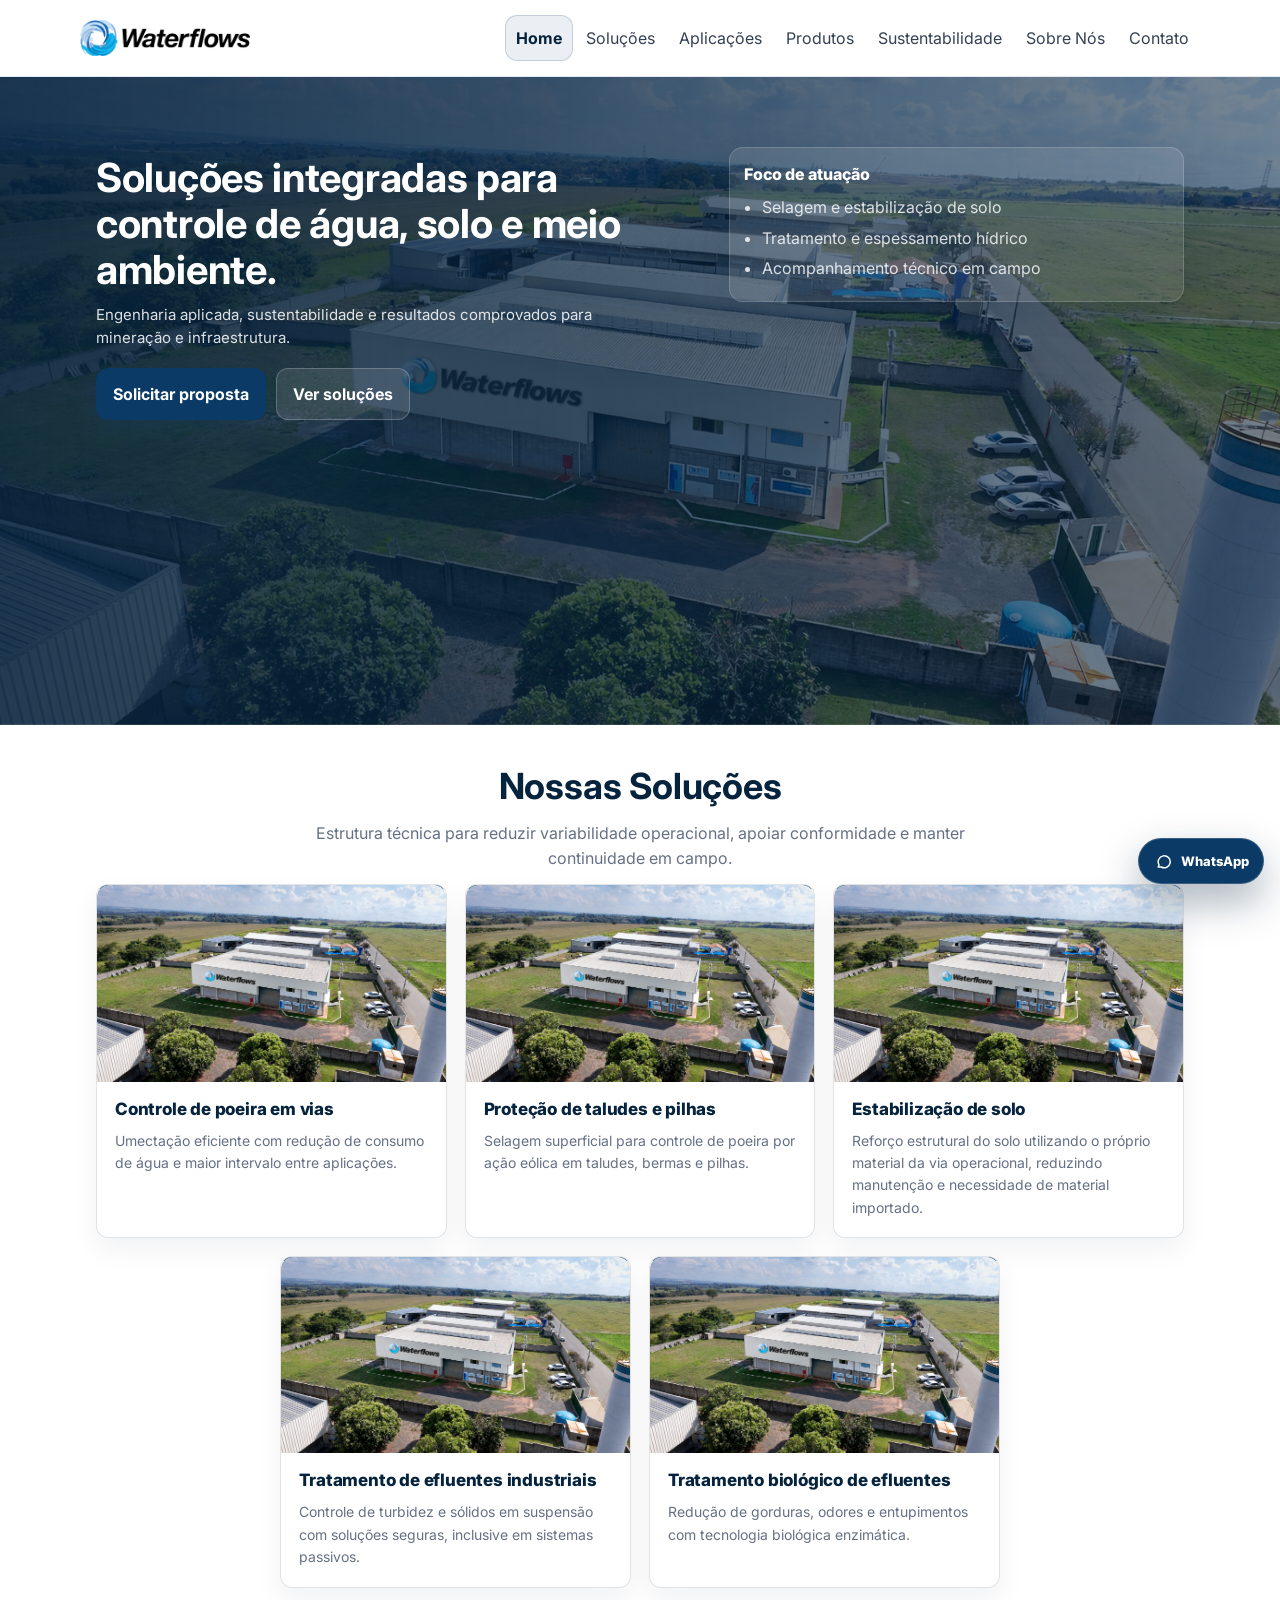
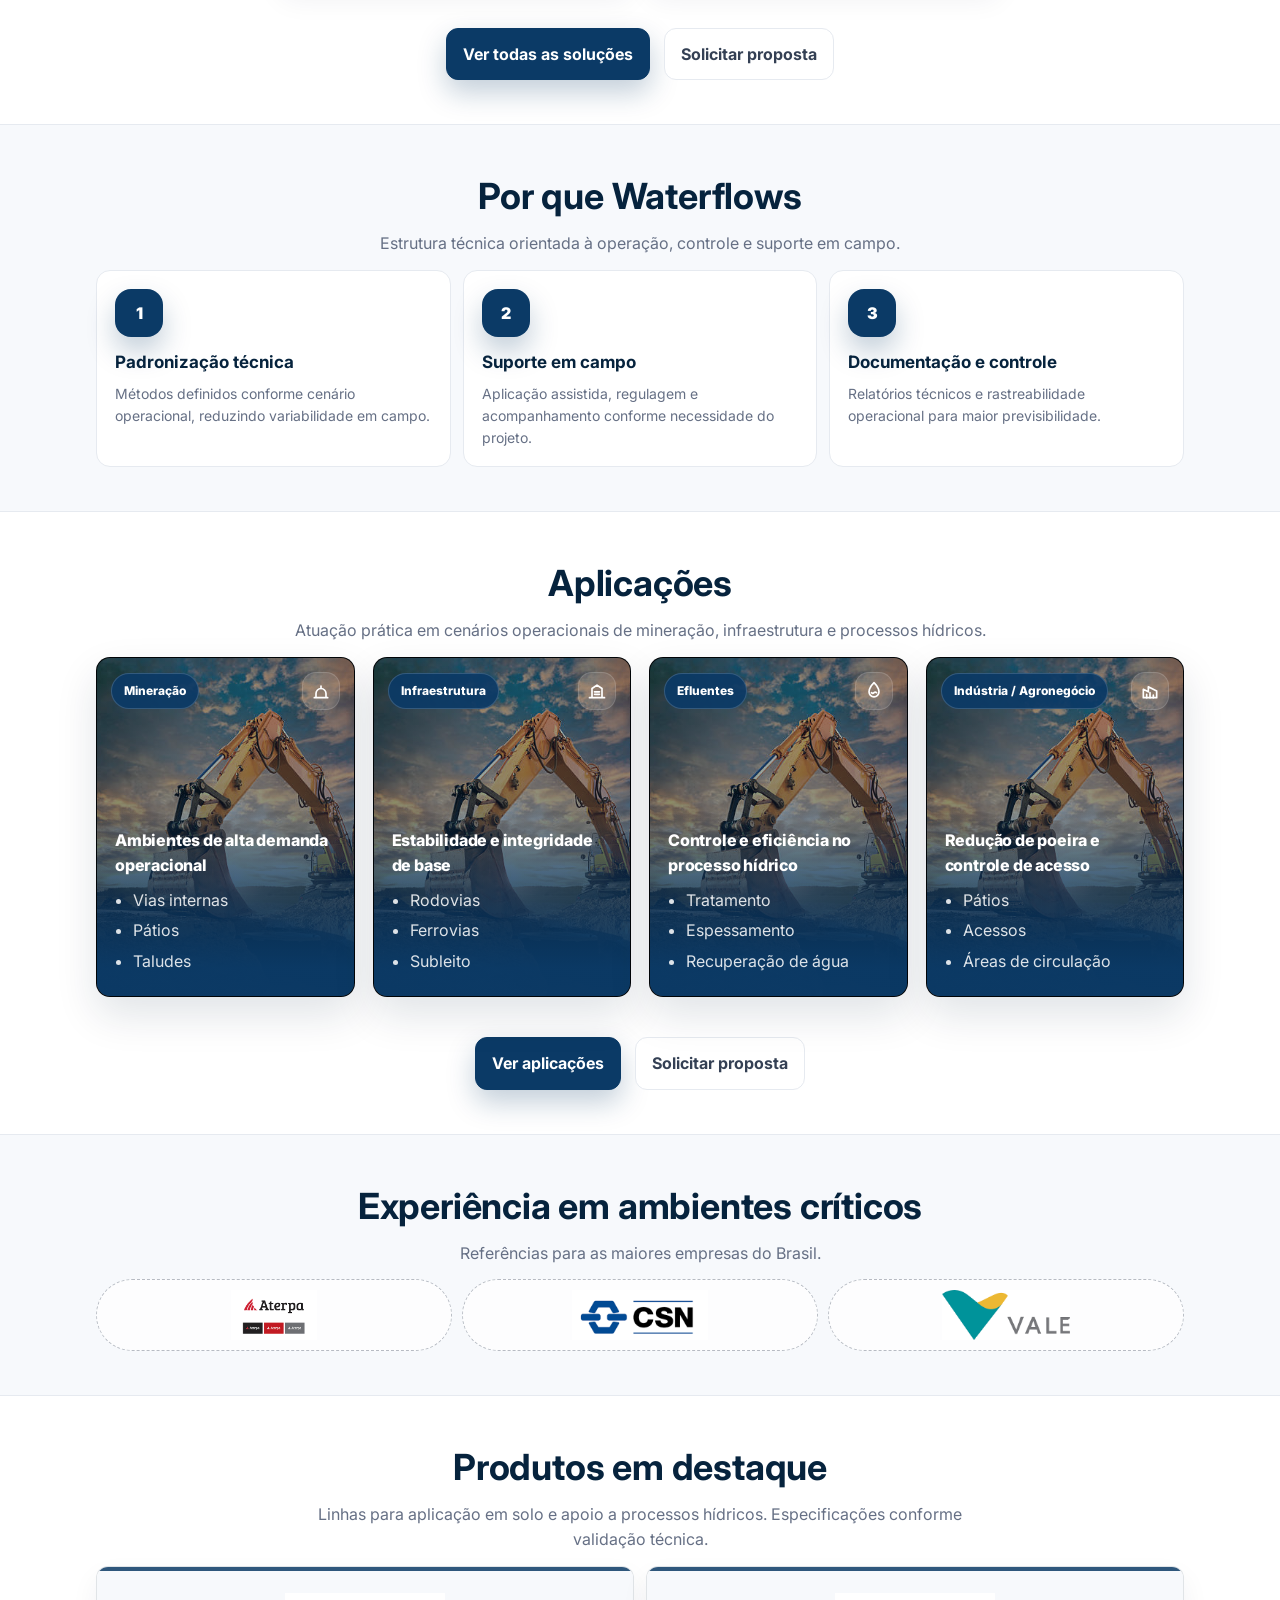
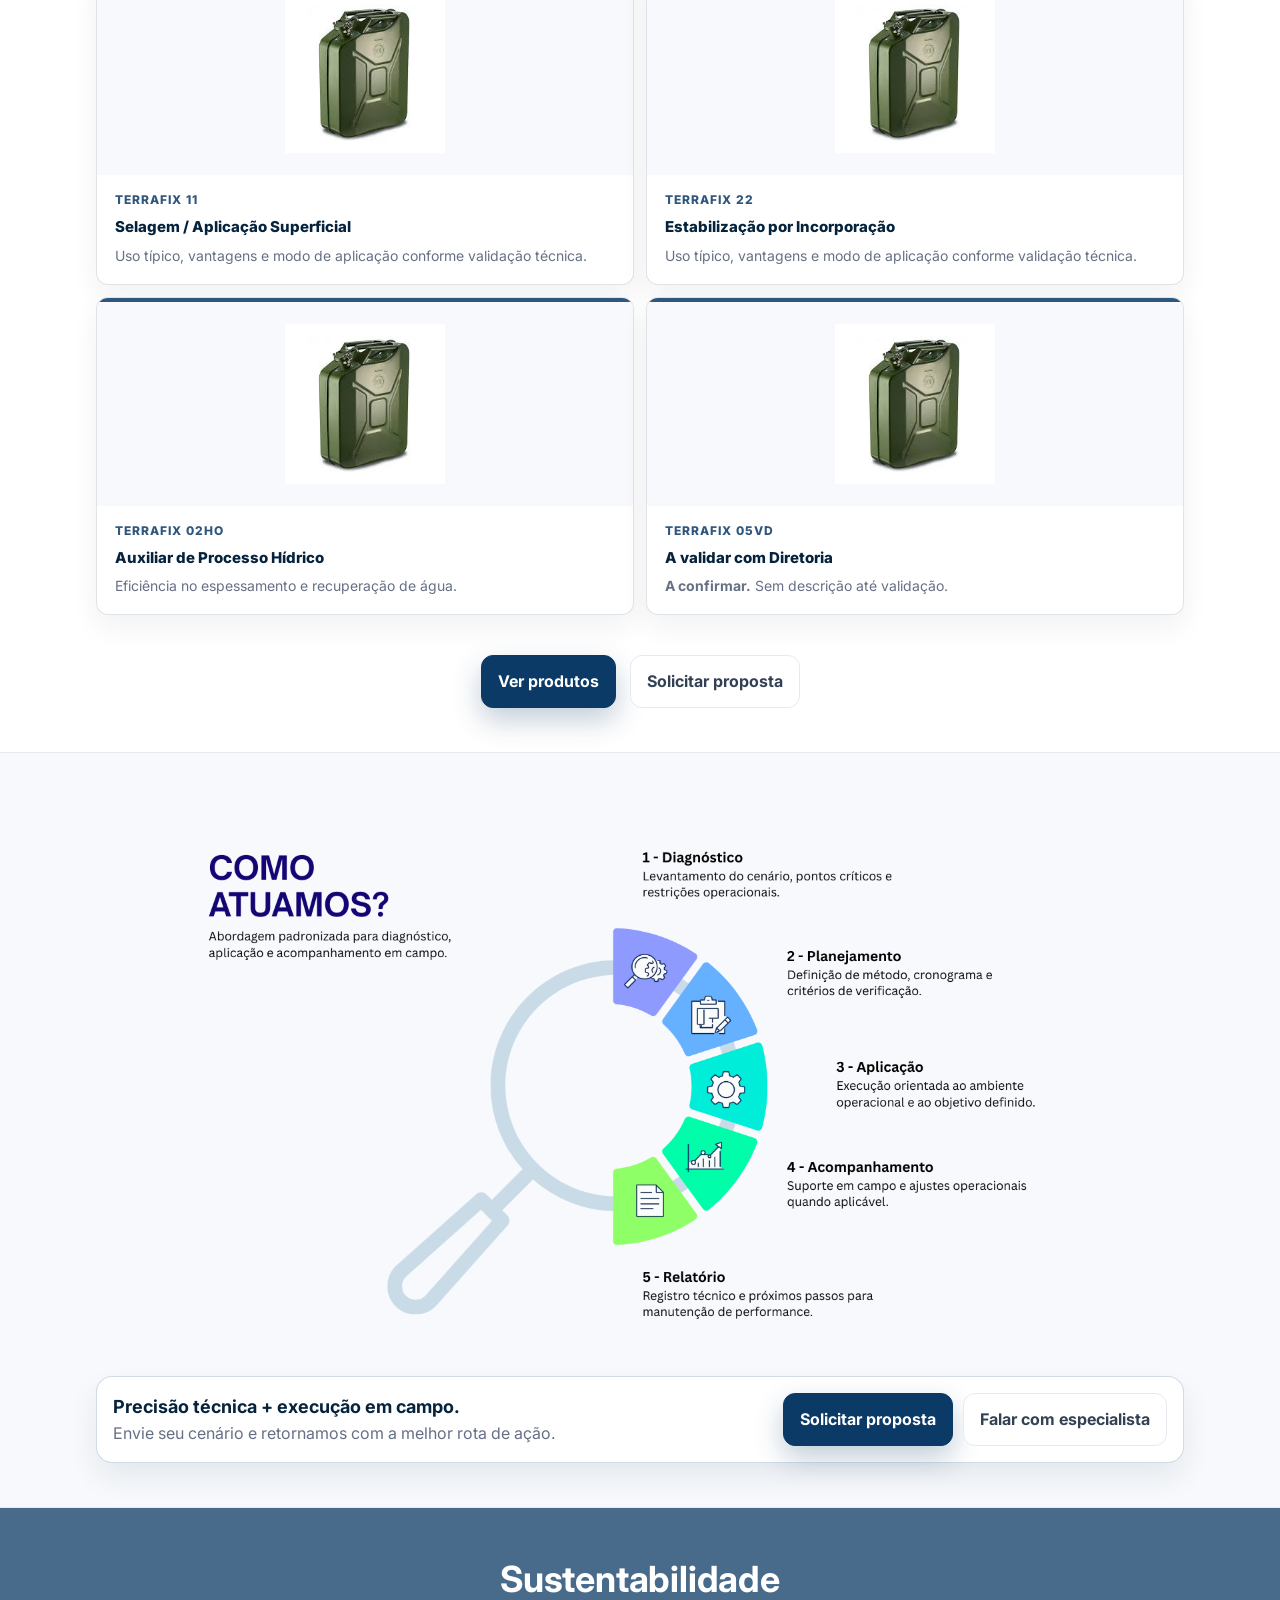
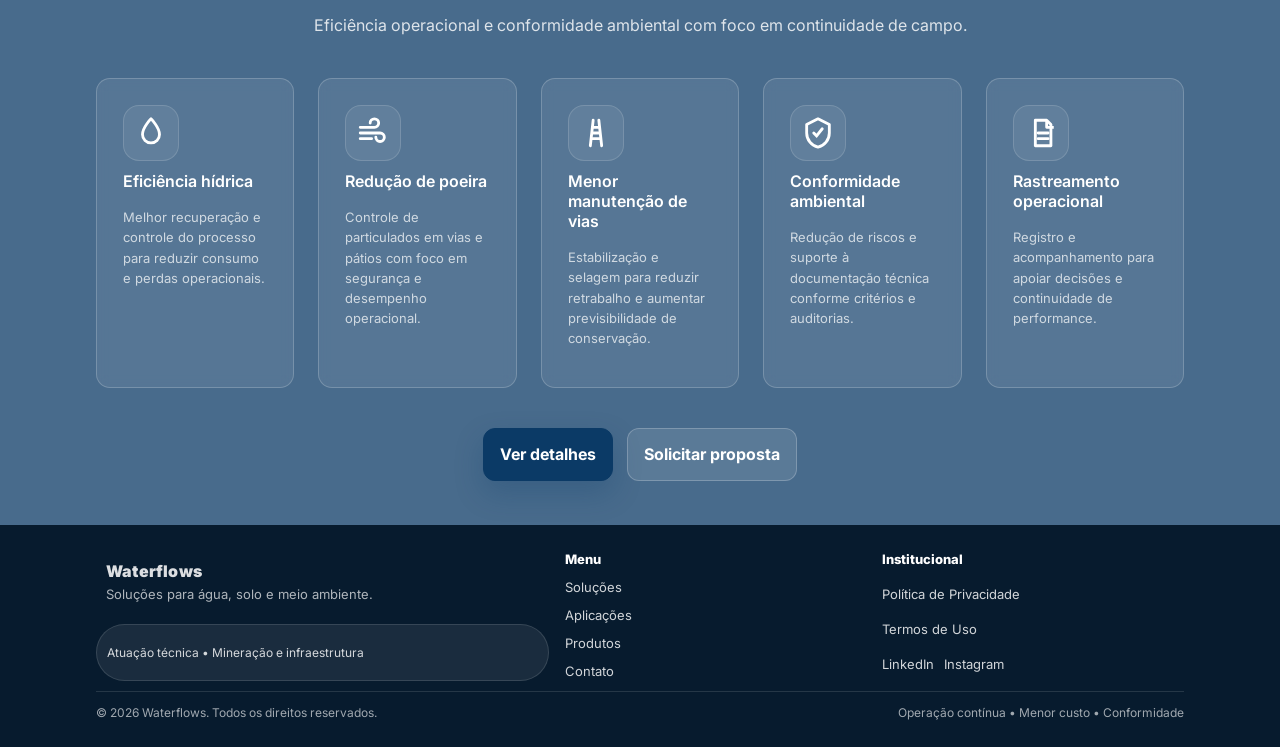
==== commit 40f499f9: "Atualiza página da primeira solução" ====
--- a/index.html
+++ b/index.html
@@ -83,52 +83,83 @@
       <path d="M0,32 C240,72 480,72 720,40 C960,8 1200,8 1440,40 L1440,80 L0,80 Z"></path>
     </svg>
 
-    <section class="section" aria-label="Soluções">
-      <div class="container">
-        <div class="section-head center">
-          <h2>Nossas Soluções</h2>
-          <p>Estrutura técnica para reduzir variabilidade operacional, apoiar conformidade e manter continuidade em campo.</p>
-        </div>
-
-        <div class="grid cols-3 feature-cards">
-          <article class="card feature-card">
-            <div class="feature-media" aria-hidden="true">
-              <img src="./assets/img/foto-drone.png" alt="" loading="lazy" decoding="async">
-            </div>
-            <div class="feature-body">
-              <h3>Selagem e estabilização de solo</h3>
-              <p>Redução de poeira e melhora de desempenho operacional em vias e pátios.</p>
-            </div>
-          </article>
-
-          <article class="card feature-card">
-            <div class="feature-media" aria-hidden="true">
-              <img src="./assets/img/foto-drone.png" alt="" loading="lazy" decoding="async">
-            </div>
-            <div class="feature-body">
-              <h3>Tratamento e espessamento hídrico</h3>
-              <p>Apoio a processos de clarificação, espessamento e controle operacional.</p>
-            </div>
-          </article>
-
-          <article class="card feature-card">
-            <div class="feature-media" aria-hidden="true">
-              <img src="./assets/img/foto-drone.png" alt="" loading="lazy" decoding="async">
-            </div>
-            <div class="feature-body">
-              <h3>Acompanhamento técnico em campo</h3>
-              <p>Aplicação assistida, orientação operacional e documentação.</p>
-            </div>
-          </article>
-        </div>
-
-        <div class="section-actions">
-          <a class="btn btn-primary" href="./solucoes.html">Ver soluções</a>
-          <a class="btn" href="./contato.html">Solicitar proposta</a>
-        </div>
-      </div>
-    </section>
-
+<section class="section" aria-label="Soluções">
+  <div class="container">
+    <div class="section-head center">
+      <h2>Nossas Soluções</h2>
+      <p>Estrutura técnica para reduzir variabilidade operacional, apoiar conformidade e manter continuidade em campo.</p>
+    </div>
+
+    <div class="solutions-home-grid">
+
+      <article class="card feature-card solution-home-card">
+        <a class="solution-card-link" href="./controle-poeira-vias.html" aria-label="Ver solução de controle de poeira em vias">
+          <div class="feature-media" aria-hidden="true">
+            <img src="./assets/img/foto-drone.png" alt="" loading="lazy" decoding="async">
+          </div>
+          <div class="feature-body">
+            <h3>Controle de poeira em vias</h3>
+            <p>Umectação eficiente com redução de consumo de água e maior intervalo entre aplicações.</p>
+          </div>
+        </a>
+      </article>
+
+      <article class="card feature-card solution-home-card">
+        <a class="solution-card-link" href="./protecao-taludes-pilhas.html" aria-label="Ver solução de proteção de taludes e pilhas">
+          <div class="feature-media" aria-hidden="true">
+            <img src="./assets/img/foto-drone.png" alt="" loading="lazy" decoding="async">
+          </div>
+          <div class="feature-body">
+            <h3>Proteção de taludes e pilhas</h3>
+            <p>Selagem superficial para controle de poeira por ação eólica em taludes, bermas e pilhas.</p>
+          </div>
+        </a>
+      </article>
+
+      <article class="card feature-card solution-home-card">
+        <a class="solution-card-link" href="./estabilizacao-solo.html" aria-label="Ver solução de estabilização de solo">
+          <div class="feature-media" aria-hidden="true">
+            <img src="./assets/img/foto-drone.png" alt="" loading="lazy" decoding="async">
+          </div>
+          <div class="feature-body">
+            <h3>Estabilização de solo</h3>
+            <p>Reforço estrutural do solo utilizando o próprio material da via operacional, reduzindo manutenção e necessidade de material importado.</p>
+          </div>
+        </a>
+      </article>
+
+      <article class="card feature-card solution-home-card">
+        <a class="solution-card-link" href="./tratamento-efluentes-industriais.html" aria-label="Ver solução de tratamento de efluentes industriais">
+          <div class="feature-media" aria-hidden="true">
+            <img src="./assets/img/foto-drone.png" alt="" loading="lazy" decoding="async">
+          </div>
+          <div class="feature-body">
+            <h3>Tratamento de efluentes industriais</h3>
+            <p>Controle de turbidez e sólidos em suspensão com soluções seguras, inclusive em sistemas passivos.</p>
+          </div>
+        </a>
+      </article>
+
+      <article class="card feature-card solution-home-card">
+        <a class="solution-card-link" href="./tratamento-biologico-efluentes.html" aria-label="Ver solução de tratamento biológico de efluentes">
+          <div class="feature-media" aria-hidden="true">
+            <img src="./assets/img/foto-drone.png" alt="" loading="lazy" decoding="async">
+          </div>
+          <div class="feature-body">
+            <h3>Tratamento biológico de efluentes</h3>
+            <p>Redução de gorduras, odores e entupimentos com tecnologia biológica enzimática.</p>
+          </div>
+        </a>
+      </article>
+
+    </div>
+
+    <div class="section-actions">
+      <a class="btn btn-primary" href="./solucoes.html">Ver todas as soluções</a>
+      <a class="btn" href="./contato.html">Solicitar proposta</a>
+    </div>
+  </div>
+</section>
     
     <section class="section soft section-why" aria-label="Por que Waterflows">
   <div class="container">
--- a/assets/css/styles.css
+++ b/assets/css/styles.css
@@ -1558,4 +1558,413 @@
 /* encosta a próxima section na wave */
 .wave + .section{
   padding-top: 0;
+}
+
+/* ===== Home: soluções com 5 cards ===== */
+
+.solutions-home-grid{
+  display: grid;
+  gap: 18px;
+  margin-top: 12px;
+}
+
+.solution-home-card{
+  padding: 0;
+}
+
+.solution-card-link{
+  display: flex;
+  flex-direction: column;
+  height: 100%;
+  color: inherit;
+  text-decoration: none !important;
+}
+
+.solution-card-link:hover .feature-body h3{
+  color: var(--brand);
+}
+
+.solution-card-link:focus-visible{
+  outline: none;
+}
+
+.solution-home-card .feature-body{
+  padding: 16px 18px 18px 18px;
+  gap: 10px;
+}
+
+.solution-home-card .feature-body h3{
+  font-size: 16px;
+  line-height: 1.3;
+  transition: color .18s ease;
+}
+
+.solution-home-card .feature-body p{
+  -webkit-line-clamp: unset;
+  overflow: visible;
+  display: block;
+  font-size: 14px;
+  line-height: 1.6;
+}
+
+.solution-home-card .feature-media{
+  aspect-ratio: 16 / 9;
+}
+
+/* card sem foto */
+.feature-card--icon{
+  background:
+    linear-gradient(180deg, rgba(11,58,102,0.04), rgba(6,35,61,0.02));
+}
+
+.solution-home-card--bio .solution-icon-wrap{
+  aspect-ratio: 16 / 9;
+  display: grid;
+  place-items: center;
+  padding: 24px;
+  background:
+    radial-gradient(600px 220px at 20% 0%, rgba(11,58,102,0.08), transparent 60%),
+    linear-gradient(180deg, #F7F9FC 0%, #EEF3F8 100%);
+  border-bottom: 1px solid rgba(6,35,61,0.08);
+}
+
+.solution-icon-box{
+  width: 74px;
+  height: 74px;
+  border-radius: 22px;
+  display: grid;
+  place-items: center;
+  background: rgba(11,58,102,0.10);
+  border: 1px solid rgba(11,58,102,0.14);
+  color: var(--brand);
+  box-shadow: 0 14px 30px rgba(6,35,61,0.08);
+}
+
+.solution-icon-box svg{
+  width: 36px;
+  height: 36px;
+  display: block;
+}
+
+/* tablet */
+@media (min-width: 768px){
+  .solutions-home-grid{
+    grid-template-columns: repeat(2, minmax(0, 1fr));
+  }
+}
+
+/* desktop */
+@media (min-width: 1024px){
+  .solutions-home-grid{
+    grid-template-columns: repeat(6, minmax(0, 1fr));
+    align-items: stretch;
+  }
+
+  .solutions-home-grid > article:nth-child(1),
+  .solutions-home-grid > article:nth-child(2),
+  .solutions-home-grid > article:nth-child(3){
+    grid-column: span 2;
+  }
+
+  .solutions-home-grid > article:nth-child(4){
+    grid-column: 2 / span 2;
+  }
+
+  .solutions-home-grid > article:nth-child(5){
+    grid-column: 4 / span 2;
+  }
+
+  .solution-home-card{
+    height: 100%;
+  }
+
+  .solution-home-card .feature-body h3{
+    font-size: 17px;
+  }
+}
+/* ===== Página interna de solução ===== */
+
+.solution-hero{
+  position: relative;
+  min-height: 72vh;
+  display: flex;
+  align-items: center;
+  overflow: hidden;
+  border-bottom: 1px solid rgba(255,255,255,0.10);
+  background: var(--brand-2);
+}
+
+.solution-hero-bg{
+  position: absolute;
+  inset: 0;
+}
+
+.solution-hero-bg img{
+  width: 100%;
+  height: 100%;
+  object-fit: cover;
+  object-position: center;
+}
+
+.solution-hero-overlay{
+  position: absolute;
+  inset: 0;
+  background:
+    linear-gradient(90deg, rgba(6,35,61,0.86) 0%, rgba(6,35,61,0.62) 45%, rgba(6,35,61,0.30) 100%);
+}
+
+.solution-hero-inner{
+  position: relative;
+  z-index: 1;
+  display: grid;
+  gap: 20px;
+  padding-top: 64px;
+  padding-bottom: 64px;
+}
+
+.solution-hero-copy{
+  max-width: 720px;
+  color: #fff;
+}
+
+.solution-eyebrow{
+  margin: 0 0 10px 0;
+  font-size: 12px;
+  font-weight: 800;
+  letter-spacing: 1px;
+  text-transform: uppercase;
+  color: rgba(255,255,255,0.72);
+}
+
+.solution-hero h1{
+  color: #fff;
+  margin-bottom: 12px;
+}
+
+.solution-lead{
+  margin: 0;
+  max-width: 60ch;
+  color: rgba(255,255,255,0.86);
+  font-size: 16px;
+  line-height: 1.65;
+}
+
+.solution-hero-panel{
+  border: 1px solid rgba(255,255,255,0.16);
+  border-radius: 14px;
+  background: rgba(255,255,255,0.10);
+  backdrop-filter: blur(6px);
+  box-shadow: 0 16px 42px rgba(6,35,61,0.20);
+  padding: 16px;
+  max-width: 420px;
+}
+
+.solution-hero-panel .panel-title{
+  color: #fff;
+}
+
+.solution-hero-panel .panel-list{
+  color: rgba(255,255,255,0.84);
+}
+
+.solution-block{
+  position: relative;
+}
+
+.solution-split{
+  display: grid;
+  gap: 18px;
+  align-items: center;
+}
+
+.solution-copy p{
+  margin: 0 0 16px 0;
+  color: var(--text);
+}
+
+.solution-copy p:last-child{
+  margin-bottom: 0;
+}
+
+.solution-media-card{
+  border-radius: 14px;
+  overflow: hidden;
+  border: 1px solid rgba(6,35,61,0.10);
+  box-shadow: 0 16px 38px rgba(6,35,61,0.08);
+  background: #fff;
+}
+
+.solution-media-card img{
+  width: 100%;
+  height: 100%;
+  display: block;
+  object-fit: cover;
+}
+
+.solution-benefits-grid{
+  display: grid;
+  gap: 14px;
+  margin-top: 8px;
+}
+
+.solution-benefit-card{
+  border: 1px solid var(--border);
+  border-radius: 14px;
+  background: #fff;
+  padding: 18px;
+  display: grid;
+  gap: 14px;
+  align-content: start;
+  min-height: 100%;
+  box-shadow: 0 10px 26px rgba(6,35,61,0.05);
+  transition: transform .18s ease, box-shadow .18s ease, border-color .18s ease;
+}
+
+.solution-benefit-card:hover{
+  transform: translateY(-3px);
+  box-shadow: 0 18px 42px rgba(6,35,61,0.09);
+  border-color: rgba(11,58,102,0.18);
+}
+
+.solution-benefit-icon{
+  width: 54px;
+  height: 54px;
+  border-radius: 16px;
+  display: grid;
+  place-items: center;
+  color: var(--brand);
+  background: rgba(11,58,102,0.08);
+  border: 1px solid rgba(11,58,102,0.14);
+}
+
+.solution-benefit-icon svg{
+  width: 28px;
+  height: 28px;
+  display: block;
+}
+
+.solution-benefit-card h3{
+  margin: 0;
+  font-size: 16px;
+  line-height: 1.45;
+  color: var(--brand-2);
+}
+
+.solution-product-band{
+  background:
+    linear-gradient(180deg, rgba(11,58,102,0.05), rgba(6,35,61,0.02));
+}
+
+.solution-product-wrap{
+  display: grid;
+  gap: 20px;
+  align-items: center;
+}
+
+.solution-product-copy{
+  max-width: 620px;
+}
+
+.solution-product-label{
+  margin: 0 0 6px 0;
+  font-size: 12px;
+  font-weight: 800;
+  letter-spacing: 1px;
+  text-transform: uppercase;
+  color: rgba(11,58,102,0.78);
+}
+
+.solution-product-copy h2{
+  margin: 0 0 10px 0;
+  color: var(--brand-2);
+}
+
+.solution-product-copy p{
+  margin: 0;
+  color: var(--text);
+}
+
+.solution-product-media{
+  border-radius: 14px;
+  overflow: hidden;
+  border: 1px solid rgba(6,35,61,0.10);
+  background: #fff;
+  box-shadow: 0 16px 38px rgba(6,35,61,0.08);
+  display: flex;
+  align-items: center;
+  justify-content: center;
+  padding: 18px;
+}
+
+.solution-product-media img{
+  max-height: 280px;
+  object-fit: contain;
+}
+
+@media (min-width: 768px){
+  .solution-hero-inner{
+    grid-template-columns: 1.2fr 0.8fr;
+    align-items: end;
+    min-height: 72vh;
+  }
+
+  .solution-split{
+    grid-template-columns: 1fr 1fr;
+    gap: 24px;
+  }
+
+  .solution-split--reverse{
+    grid-template-columns: 1fr 1fr;
+  }
+
+  .solution-benefits-grid{
+    grid-template-columns: repeat(2, minmax(0,1fr));
+  }
+
+  .solution-product-wrap{
+    grid-template-columns: 1.05fr 0.95fr;
+  }
+}
+
+@media (min-width: 1024px){
+  .solution-hero{
+    min-height: 78vh;
+  }
+
+  .solution-hero-inner{
+    padding-top: 86px;
+    padding-bottom: 86px;
+  }
+
+  .solution-lead{
+    font-size: 17px;
+  }
+
+  .solution-split{
+    grid-template-columns: 1.02fr 0.98fr;
+    gap: 34px;
+  }
+
+  .solution-split--reverse{
+    grid-template-columns: 1.02fr 0.98fr;
+  }
+
+  .solution-benefits-grid{
+    grid-template-columns: repeat(5, minmax(0,1fr));
+  }
+
+  .solution-product-wrap{
+    grid-template-columns: 1.05fr 0.95fr;
+    gap: 32px;
+  }
+}
+
+@media (min-width: 768px){
+  .solution-split--reverse .solution-media-card{
+    order: 1;
+  }
+
+  .solution-split--reverse .solution-copy{
+    order: 2;
+  }
 }
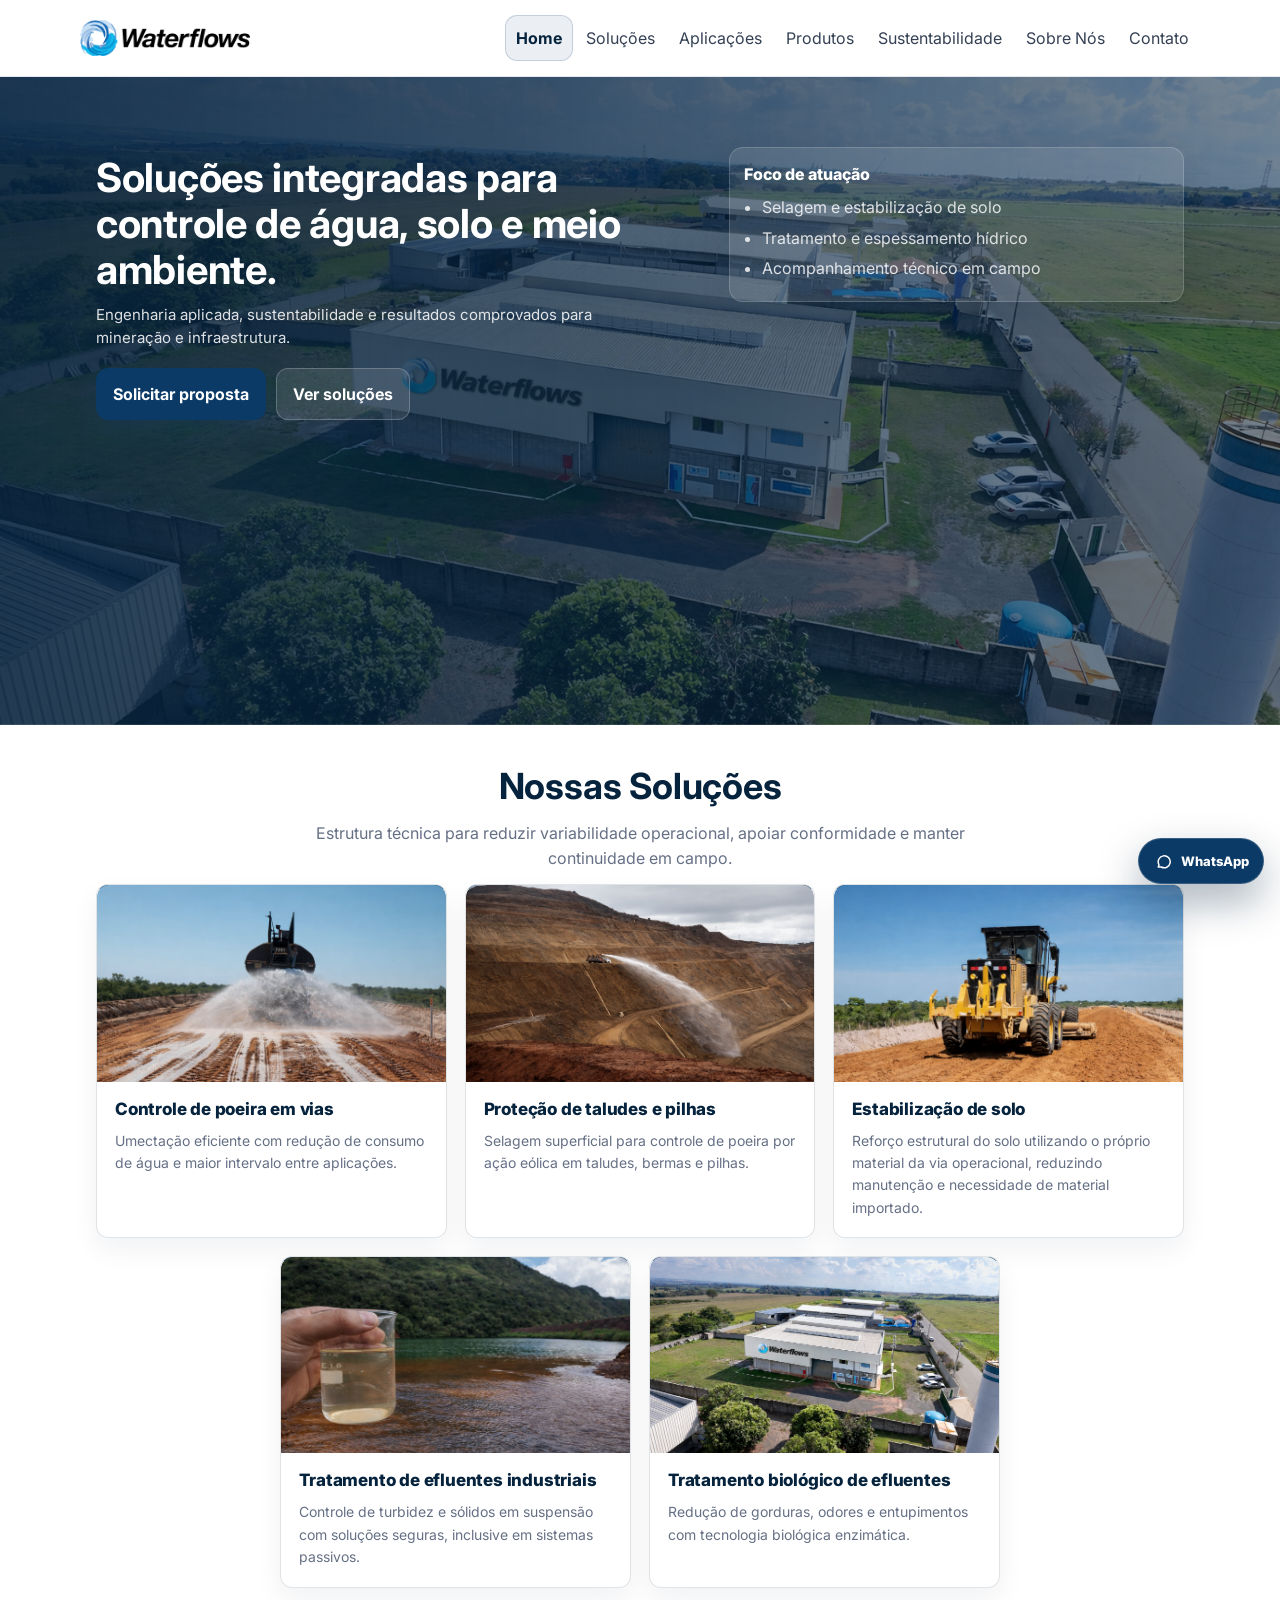
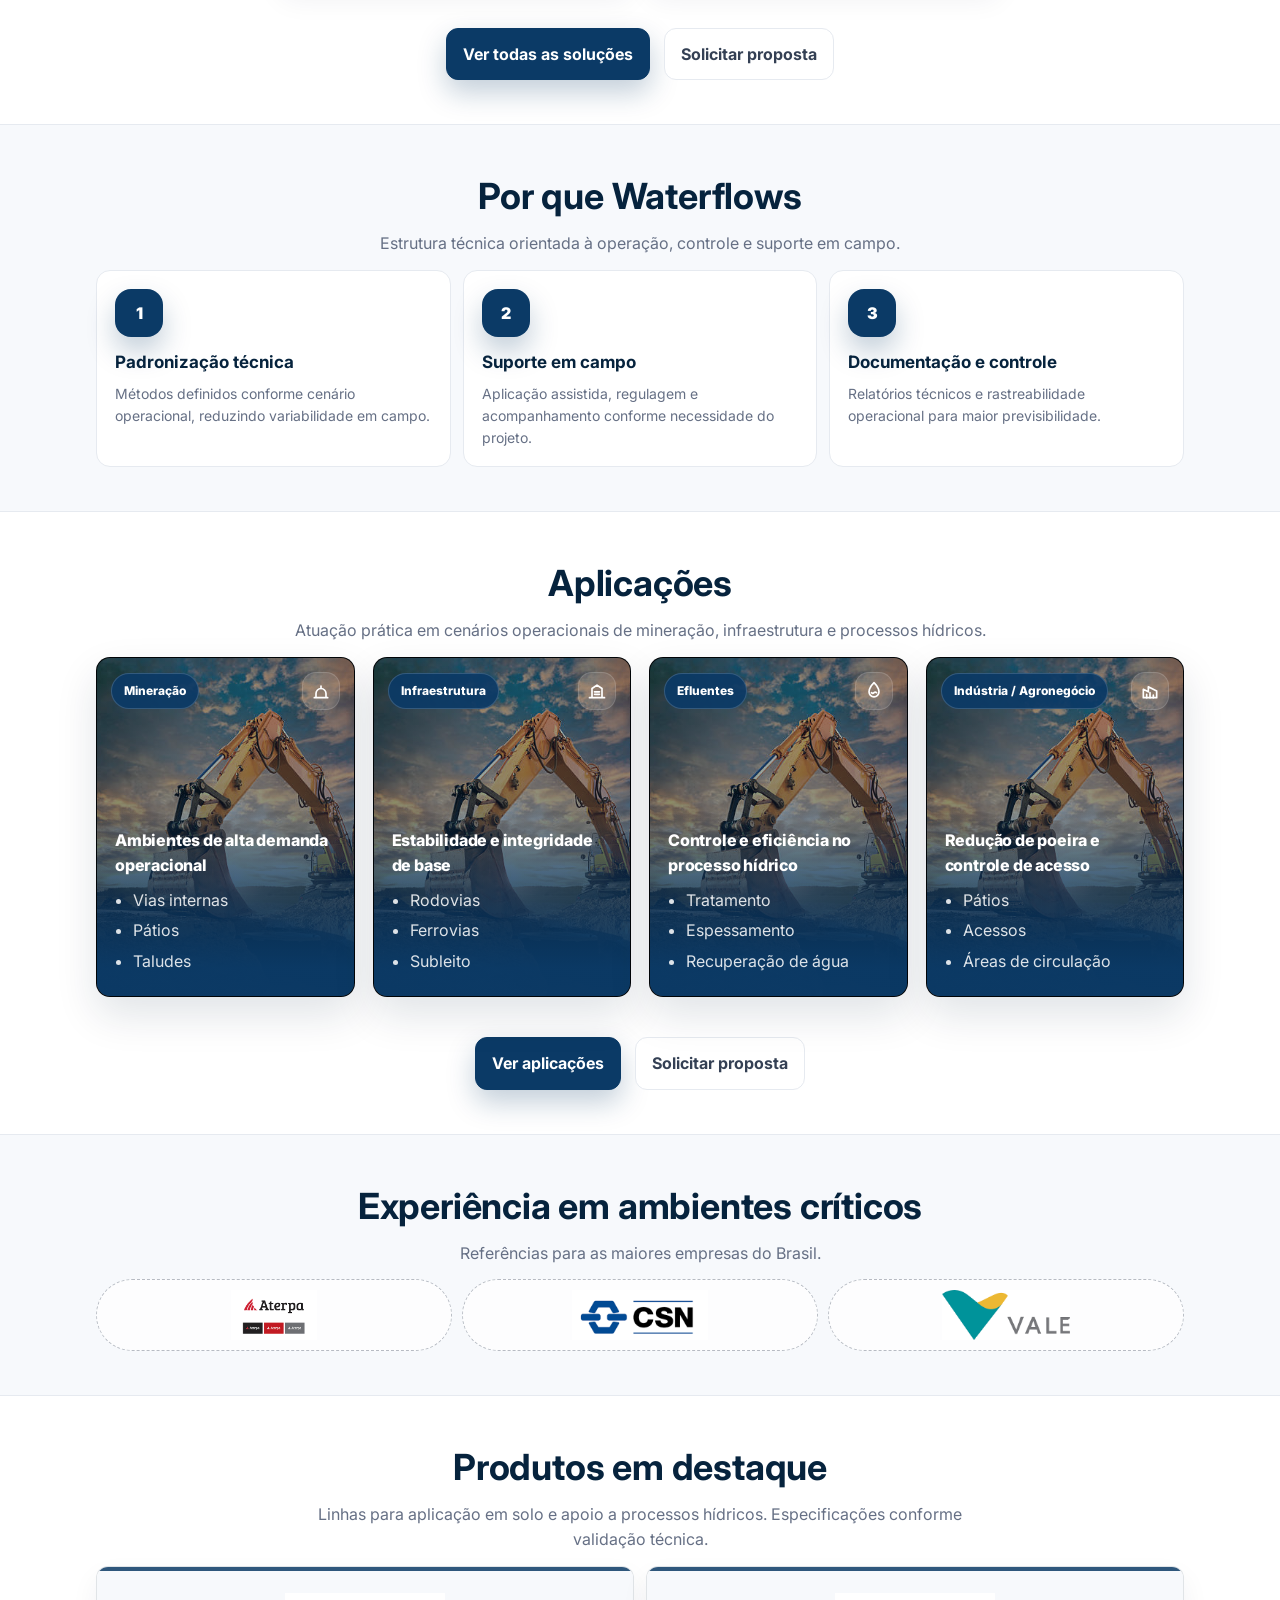
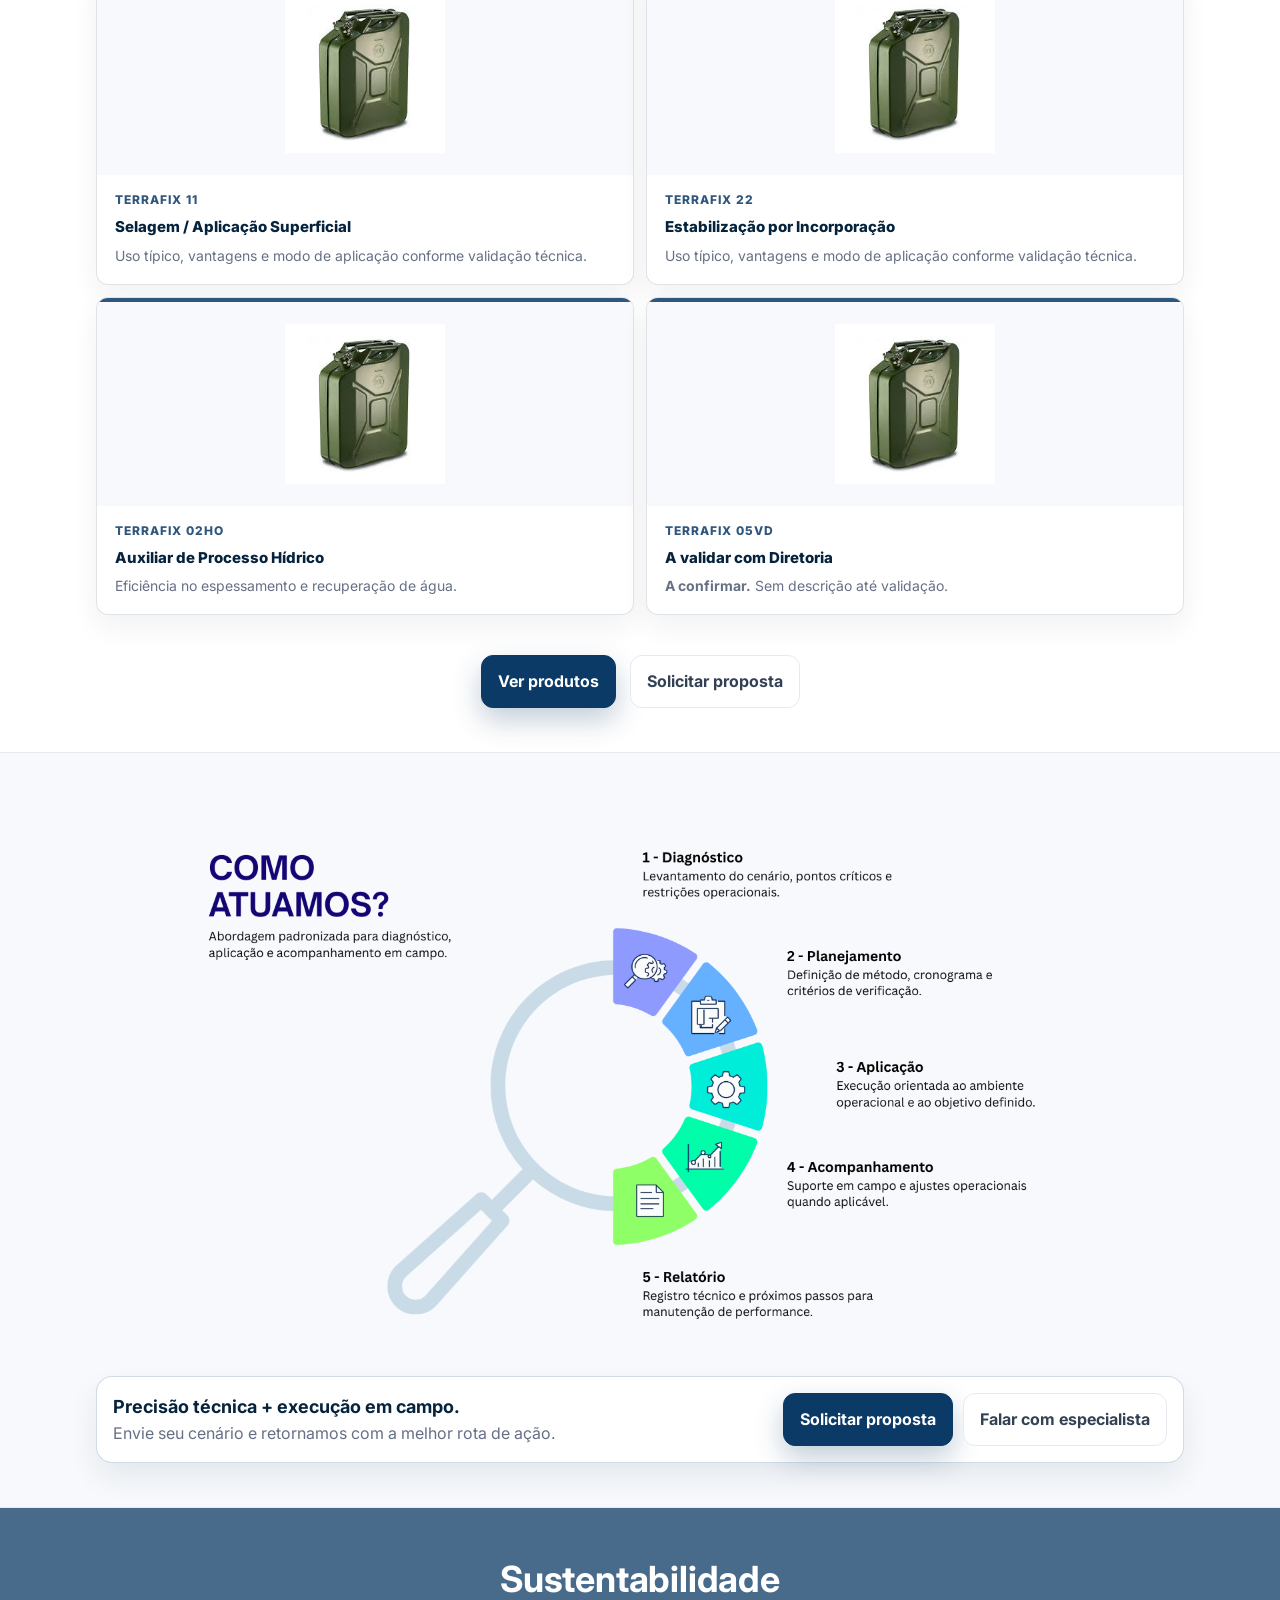
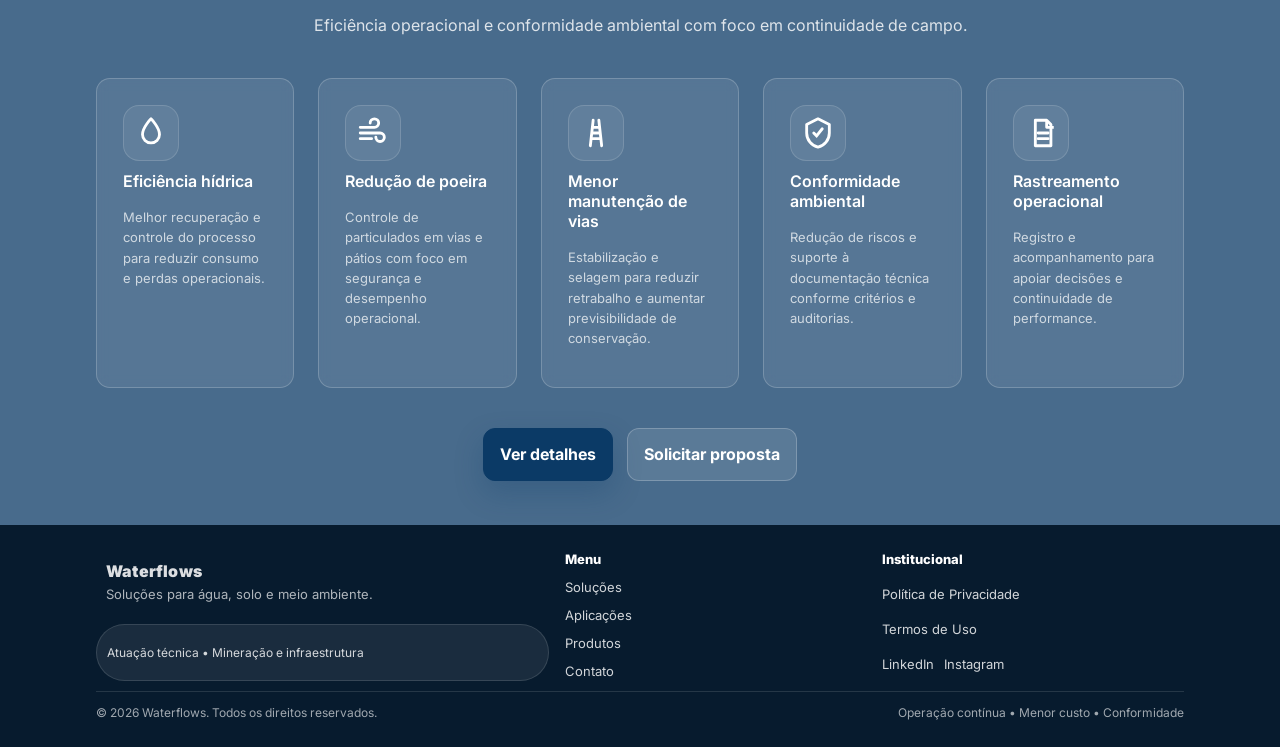
==== commit 949c5d84: "Descrição curta do que mudou" ====
--- a/index.html
+++ b/index.html
@@ -95,7 +95,7 @@
       <article class="card feature-card solution-home-card">
         <a class="solution-card-link" href="./controle-poeira-vias.html" aria-label="Ver solução de controle de poeira em vias">
           <div class="feature-media" aria-hidden="true">
-            <img src="./assets/img/foto-drone.png" alt="" loading="lazy" decoding="async">
+            <img src="./assets/img/controle-poeira-vias.png" alt="" loading="lazy" decoding="async">
           </div>
           <div class="feature-body">
             <h3>Controle de poeira em vias</h3>
@@ -107,7 +107,7 @@
       <article class="card feature-card solution-home-card">
         <a class="solution-card-link" href="./protecao-taludes-pilhas.html" aria-label="Ver solução de proteção de taludes e pilhas">
           <div class="feature-media" aria-hidden="true">
-            <img src="./assets/img/foto-drone.png" alt="" loading="lazy" decoding="async">
+            <img src="./assets/img/protecao-taludes-pilhas.png" alt="" loading="lazy" decoding="async">
           </div>
           <div class="feature-body">
             <h3>Proteção de taludes e pilhas</h3>
@@ -119,7 +119,7 @@
       <article class="card feature-card solution-home-card">
         <a class="solution-card-link" href="./estabilizacao-solo.html" aria-label="Ver solução de estabilização de solo">
           <div class="feature-media" aria-hidden="true">
-            <img src="./assets/img/foto-drone.png" alt="" loading="lazy" decoding="async">
+            <img src="./assets/img/estabilizacao-solo.png" alt="" loading="lazy" decoding="async">
           </div>
           <div class="feature-body">
             <h3>Estabilização de solo</h3>
@@ -131,7 +131,7 @@
       <article class="card feature-card solution-home-card">
         <a class="solution-card-link" href="./tratamento-efluentes-industriais.html" aria-label="Ver solução de tratamento de efluentes industriais">
           <div class="feature-media" aria-hidden="true">
-            <img src="./assets/img/foto-drone.png" alt="" loading="lazy" decoding="async">
+            <img src="./assets/img/tratamento-efluentes-industriais.png" alt="" loading="lazy" decoding="async">
           </div>
           <div class="feature-body">
             <h3>Tratamento de efluentes industriais</h3>
--- a/assets/css/styles.css
+++ b/assets/css/styles.css
@@ -1959,12 +1959,10 @@
   }
 }
 
-@media (min-width: 768px){
-  .solution-split--reverse .solution-media-card{
-    order: 1;
-  }
-
-  .solution-split--reverse .solution-copy{
-    order: 2;
-  }
-}+/* ===== Página de solução com 4 benefícios ===== */
+@media (min-width: 1024px){
+  .solution-benefits-grid--4{
+    grid-template-columns: repeat(4, minmax(0,1fr));
+  }
+}
+
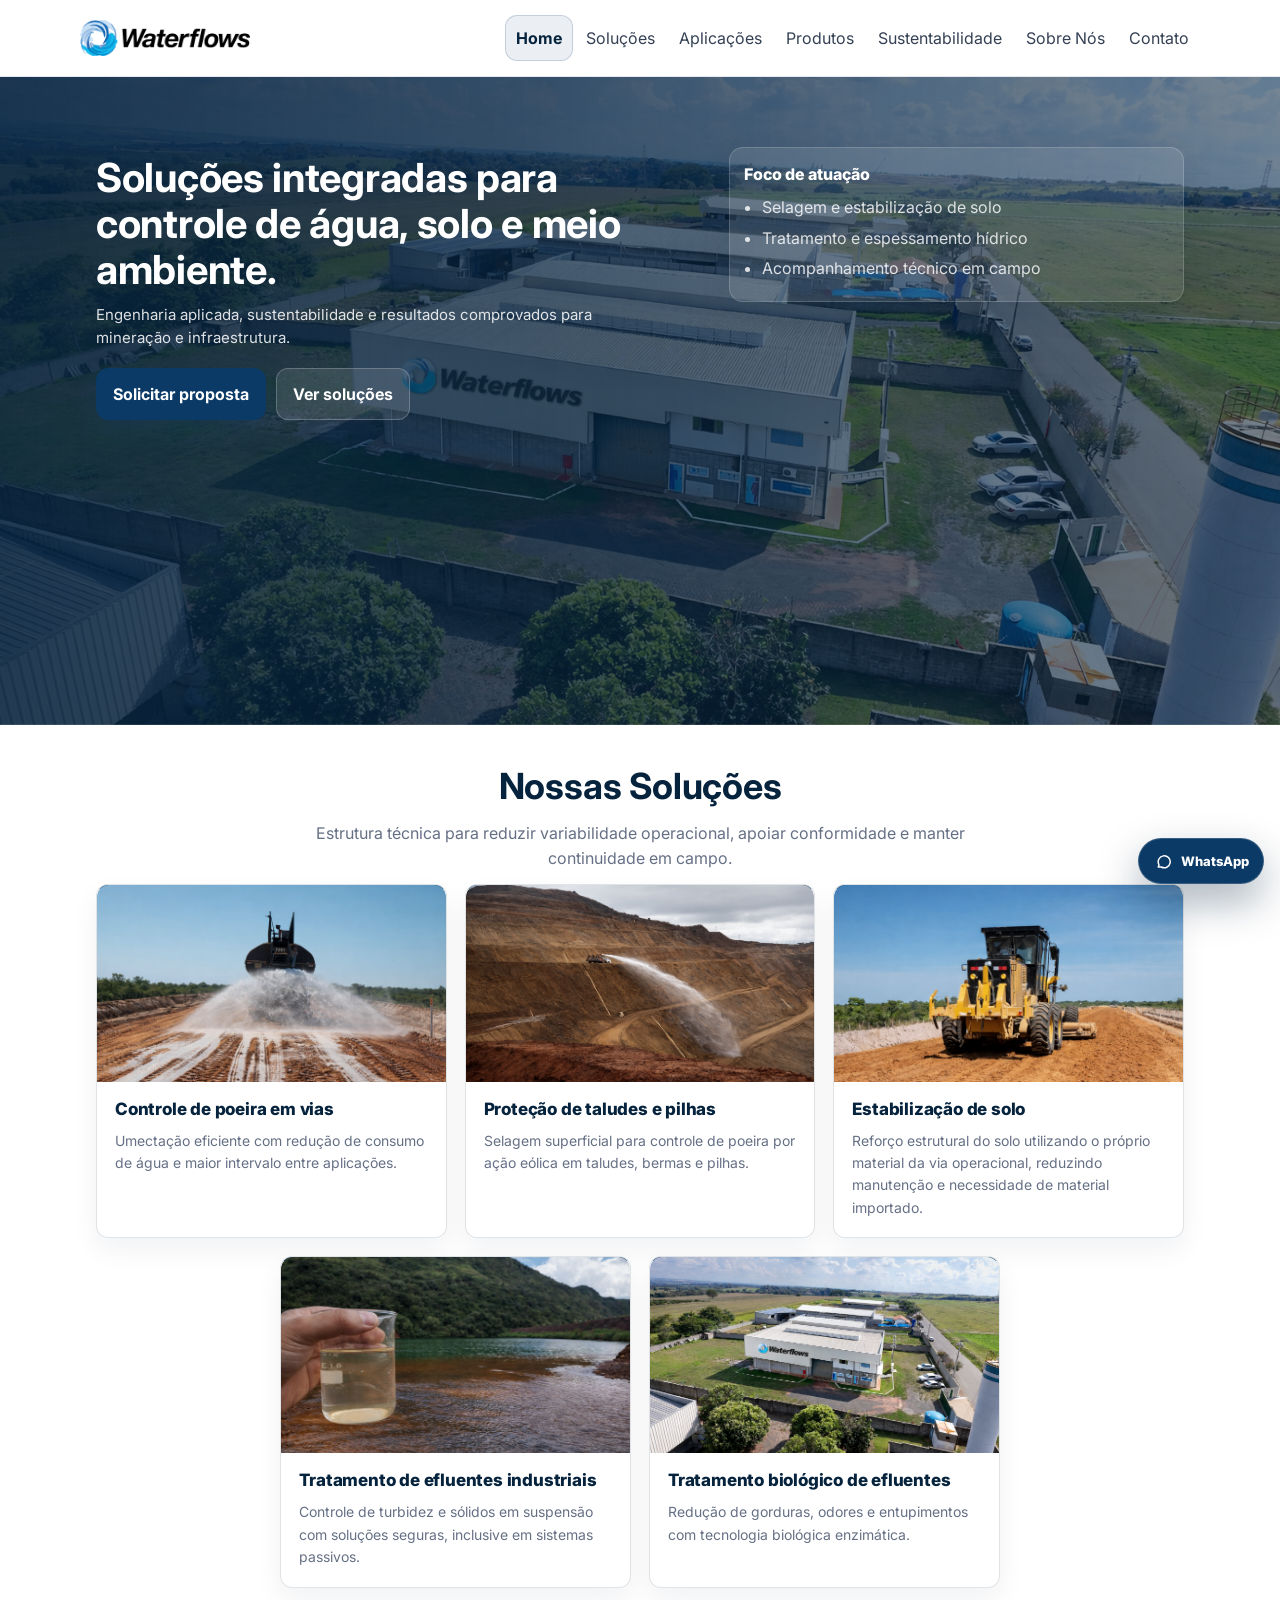
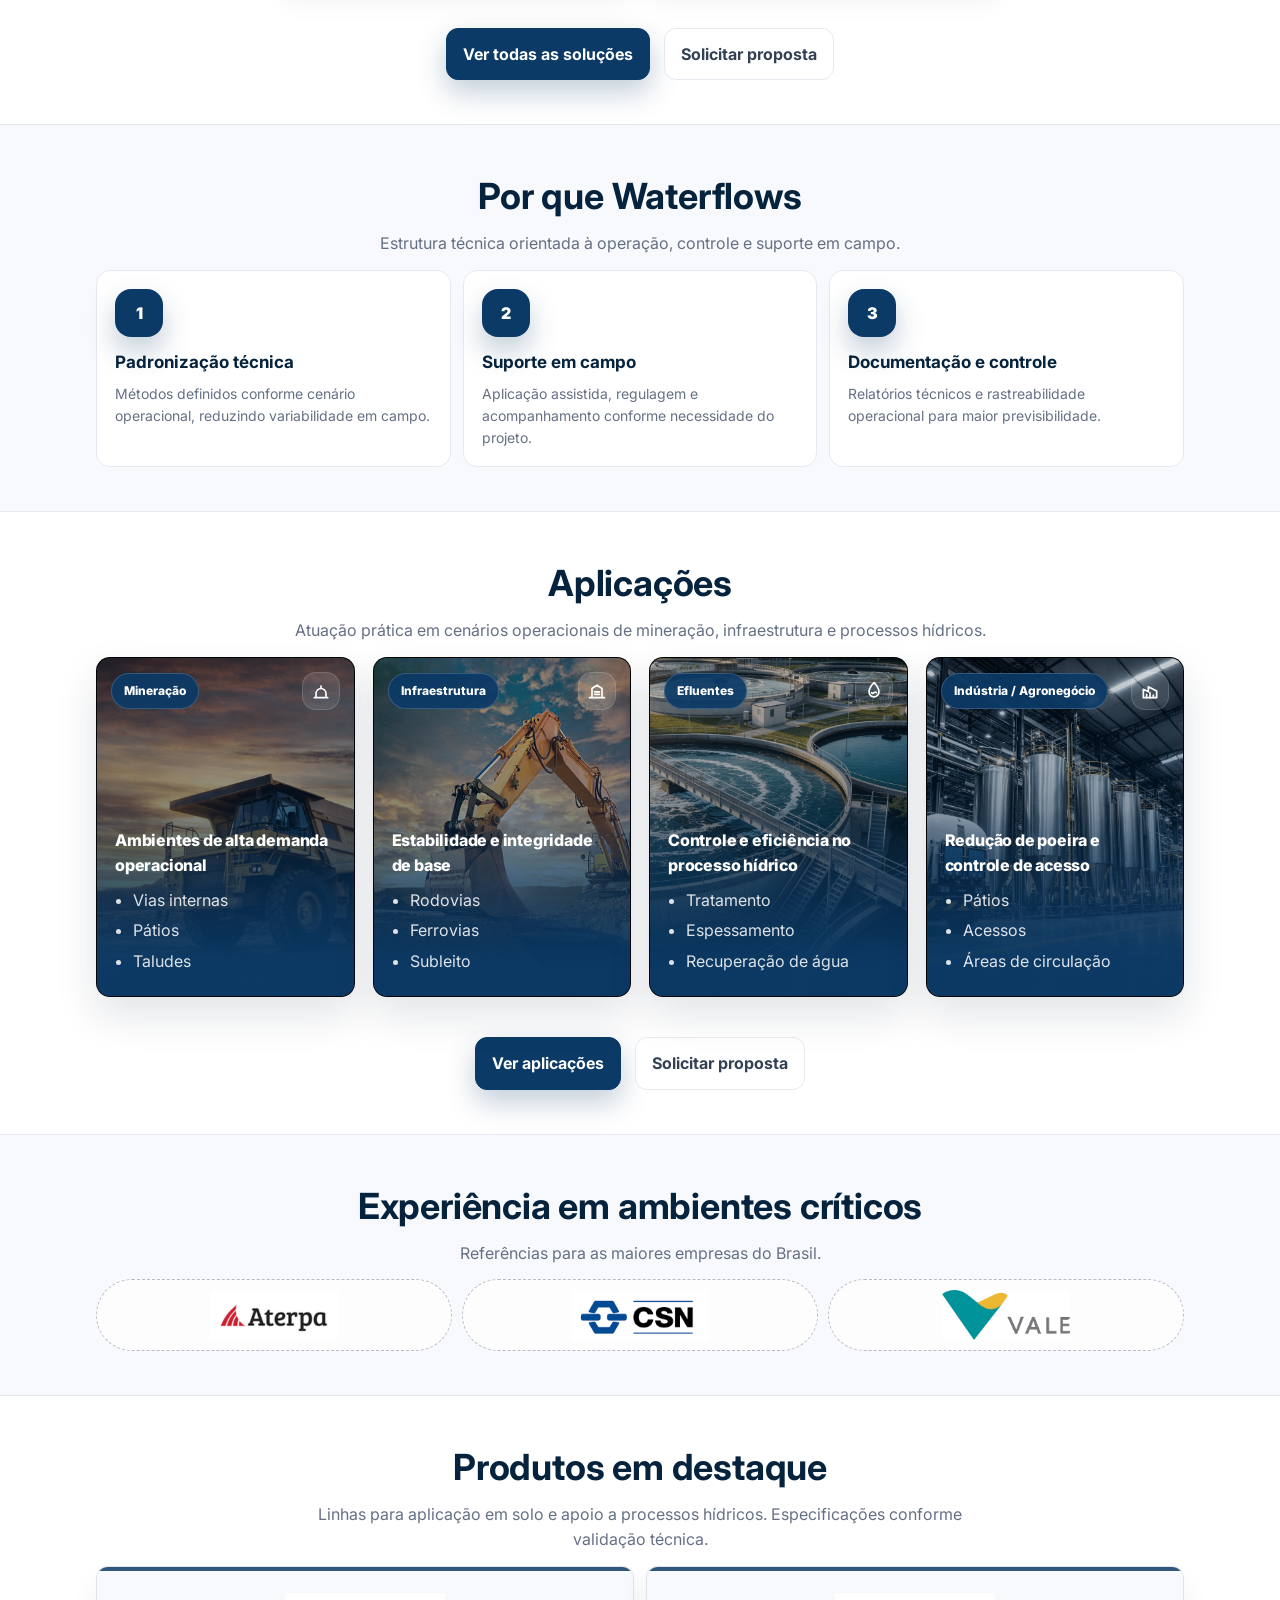
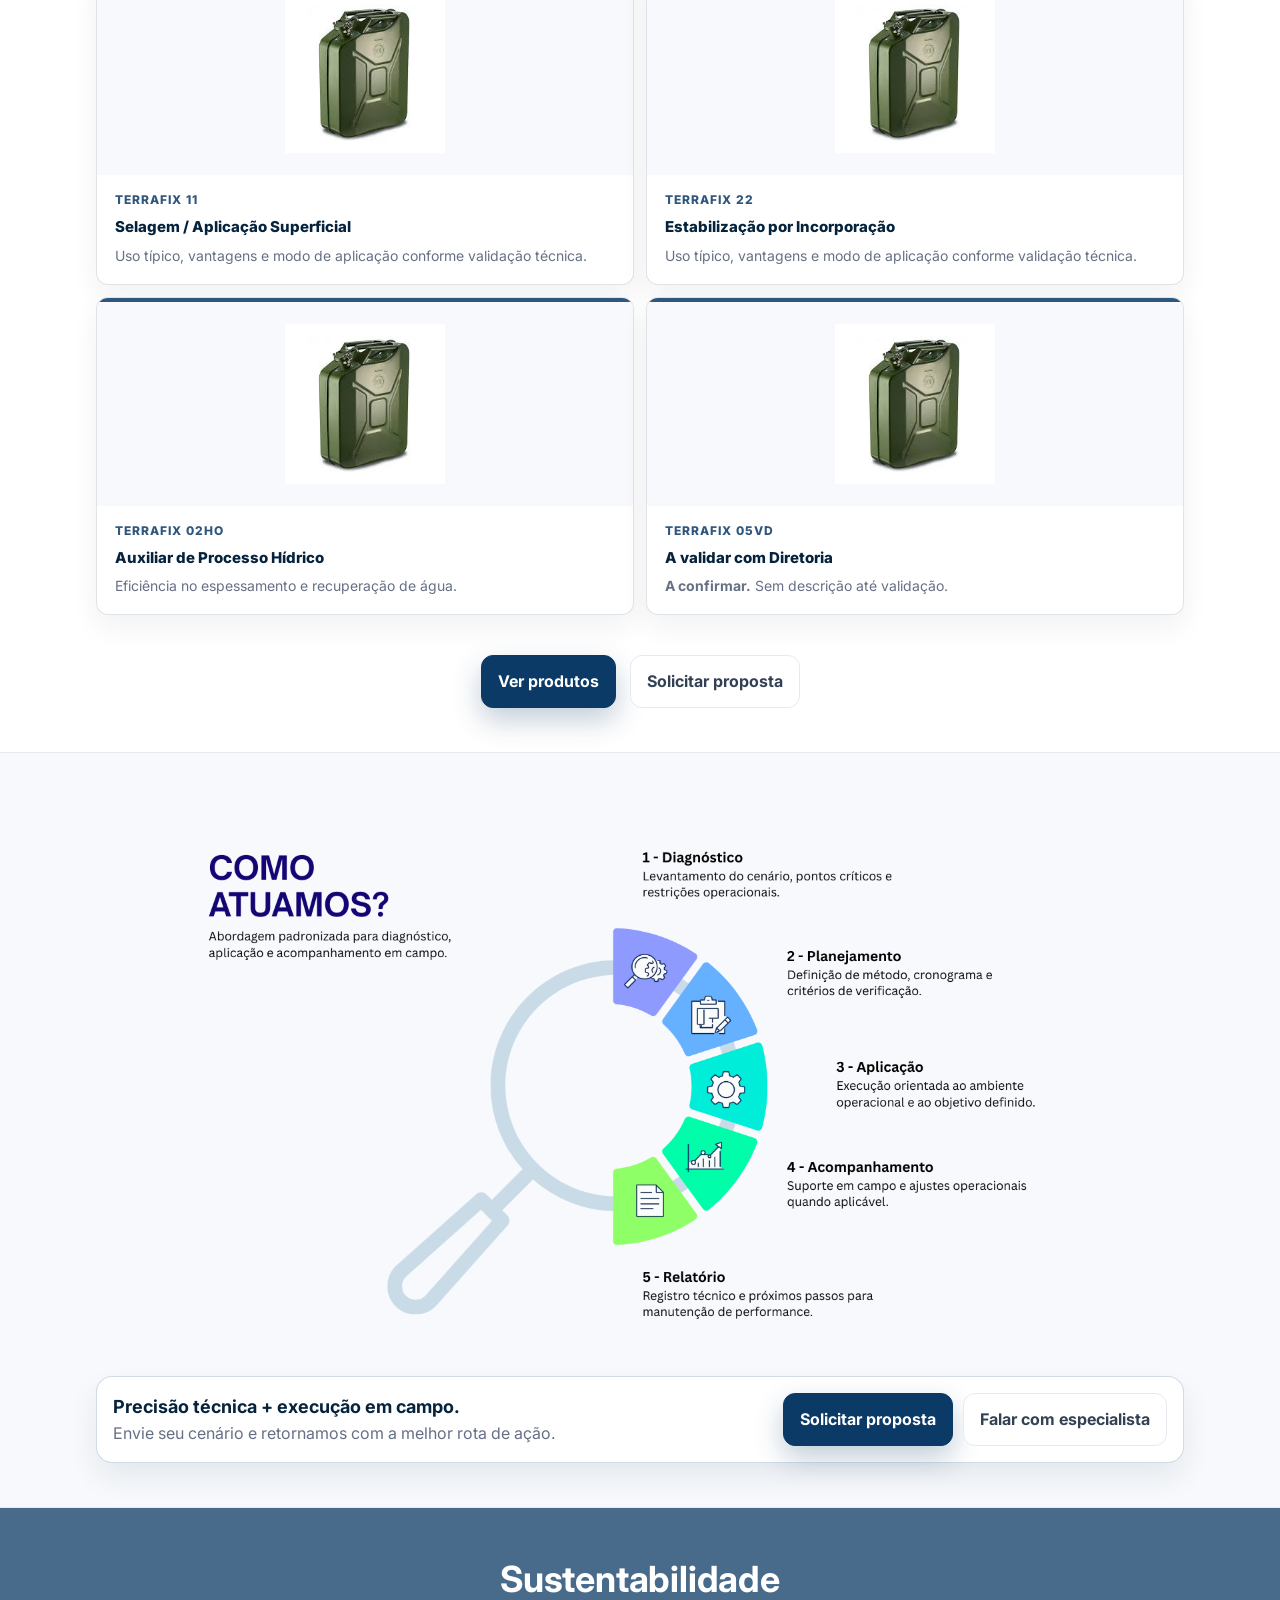
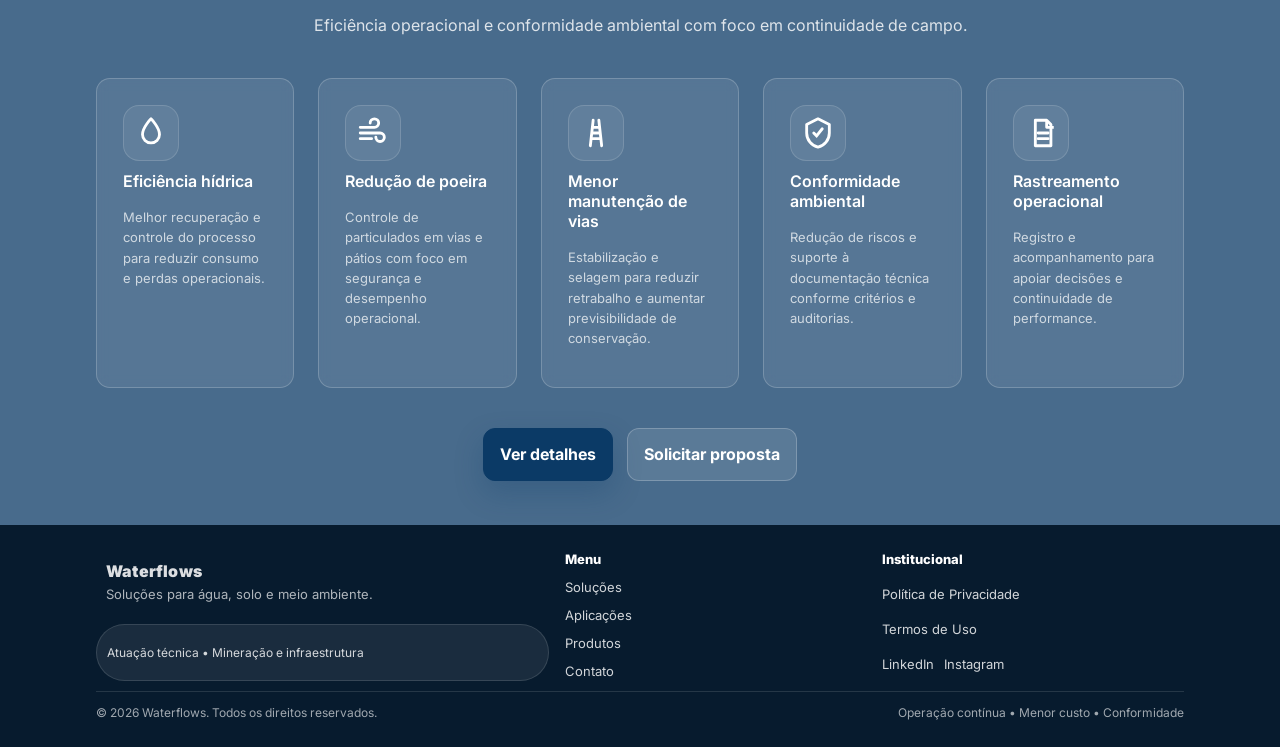
==== commit 660b4a01: "Novas imagens descrição" ====
--- a/index.html
+++ b/index.html
@@ -206,7 +206,7 @@
 
       <article class="app-media-card">
         <div class="app-media">
-          <img src="./assets/img/mineração.jpg"
+          <img src="./assets/img/mineração.png"
                alt="Mineração: vias internas, pátios e taludes"
                loading="lazy" decoding="async">
         </div>
@@ -236,7 +236,7 @@
 
       <article class="app-media-card">
         <div class="app-media">
-          <img src="./assets/img/mineração.jpg"
+          <img src="./assets/img/infraestrutura.jpg"
                alt="Infraestrutura: rodovias, ferrovias e subleito"
                loading="lazy" decoding="async">
         </div>
@@ -266,7 +266,7 @@
 
       <article class="app-media-card">
         <div class="app-media">
-          <img src="./assets/img/mineração.jpg"
+          <img src="./assets/img/efluentes.png"
                alt="Efluentes: tratamento, espessamento e recuperação de água"
                loading="lazy" decoding="async">
         </div>
@@ -295,7 +295,7 @@
 
       <article class="app-media-card">
         <div class="app-media">
-          <img src="./assets/img/mineração.jpg"
+          <img src="./assets/img/industria.png"
                alt="Indústria e agronegócio: pátios, acessos e áreas de circulação"
                loading="lazy" decoding="async">
         </div>
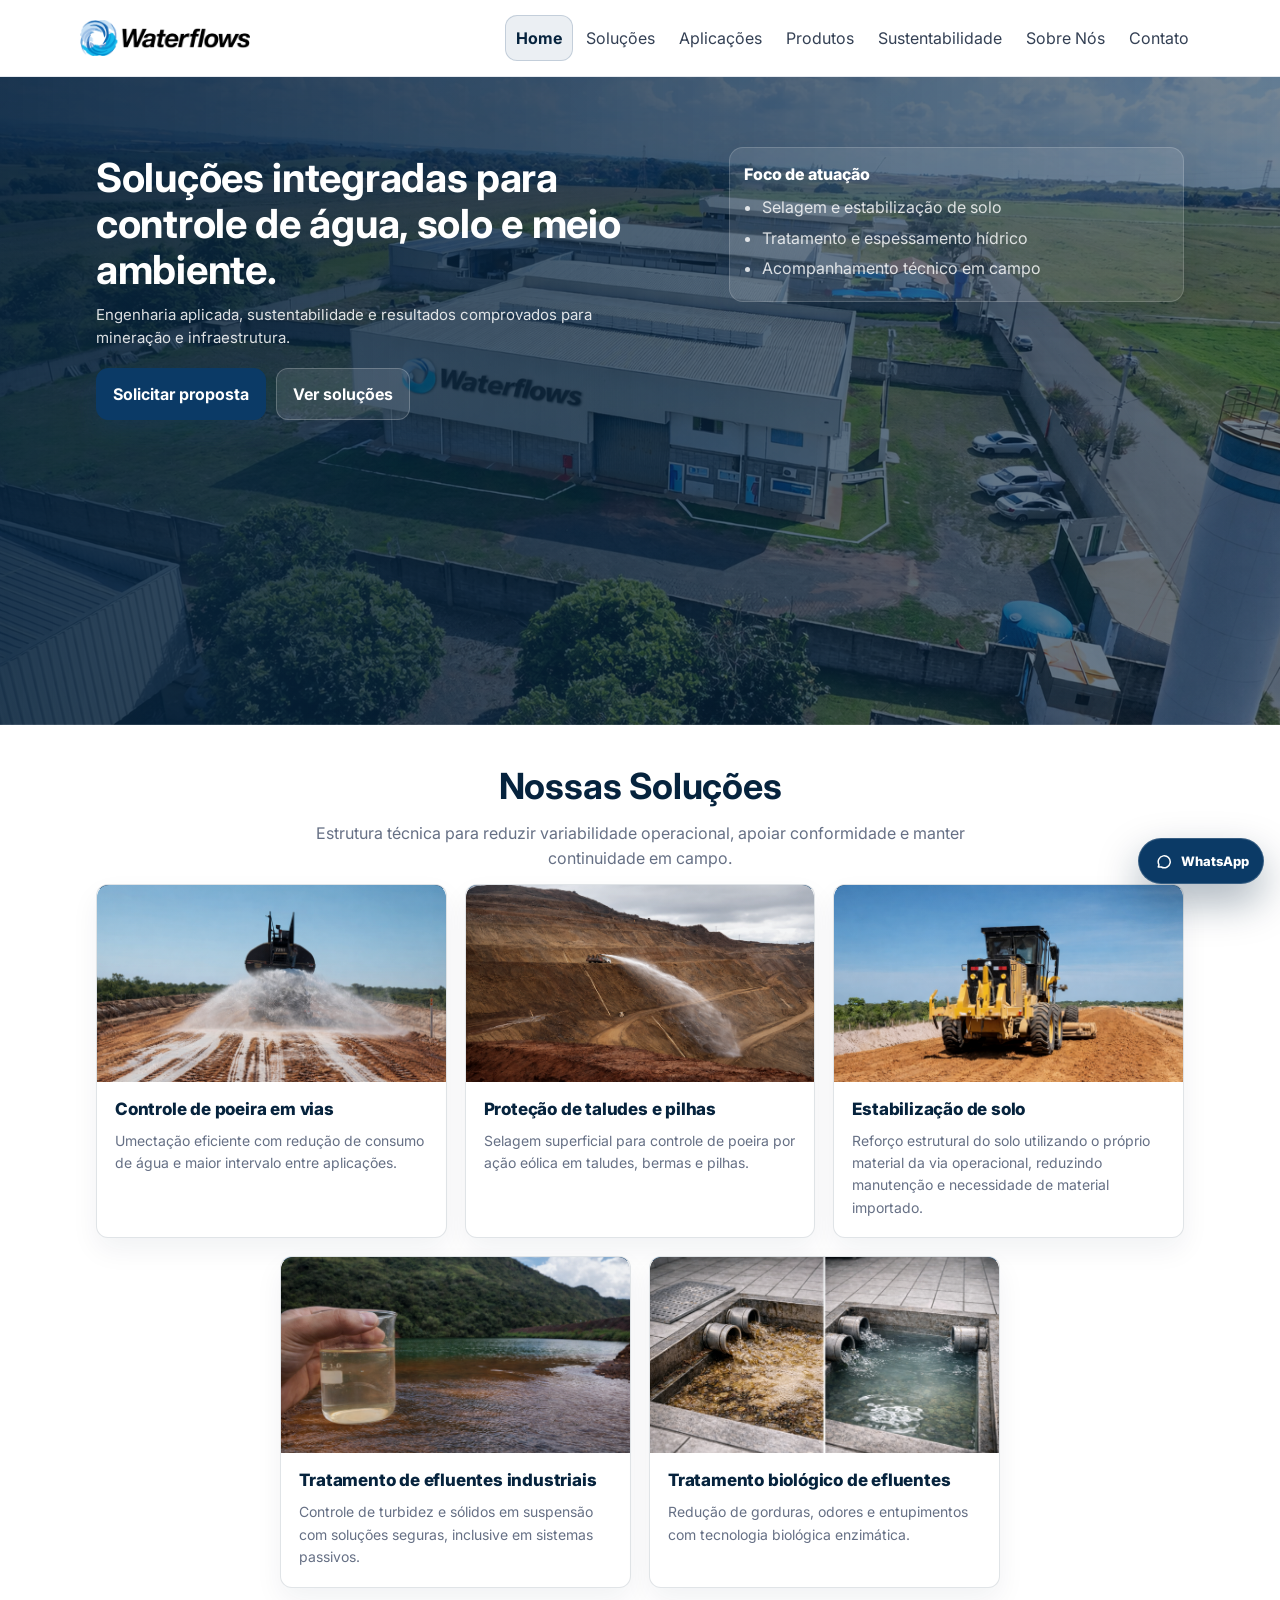
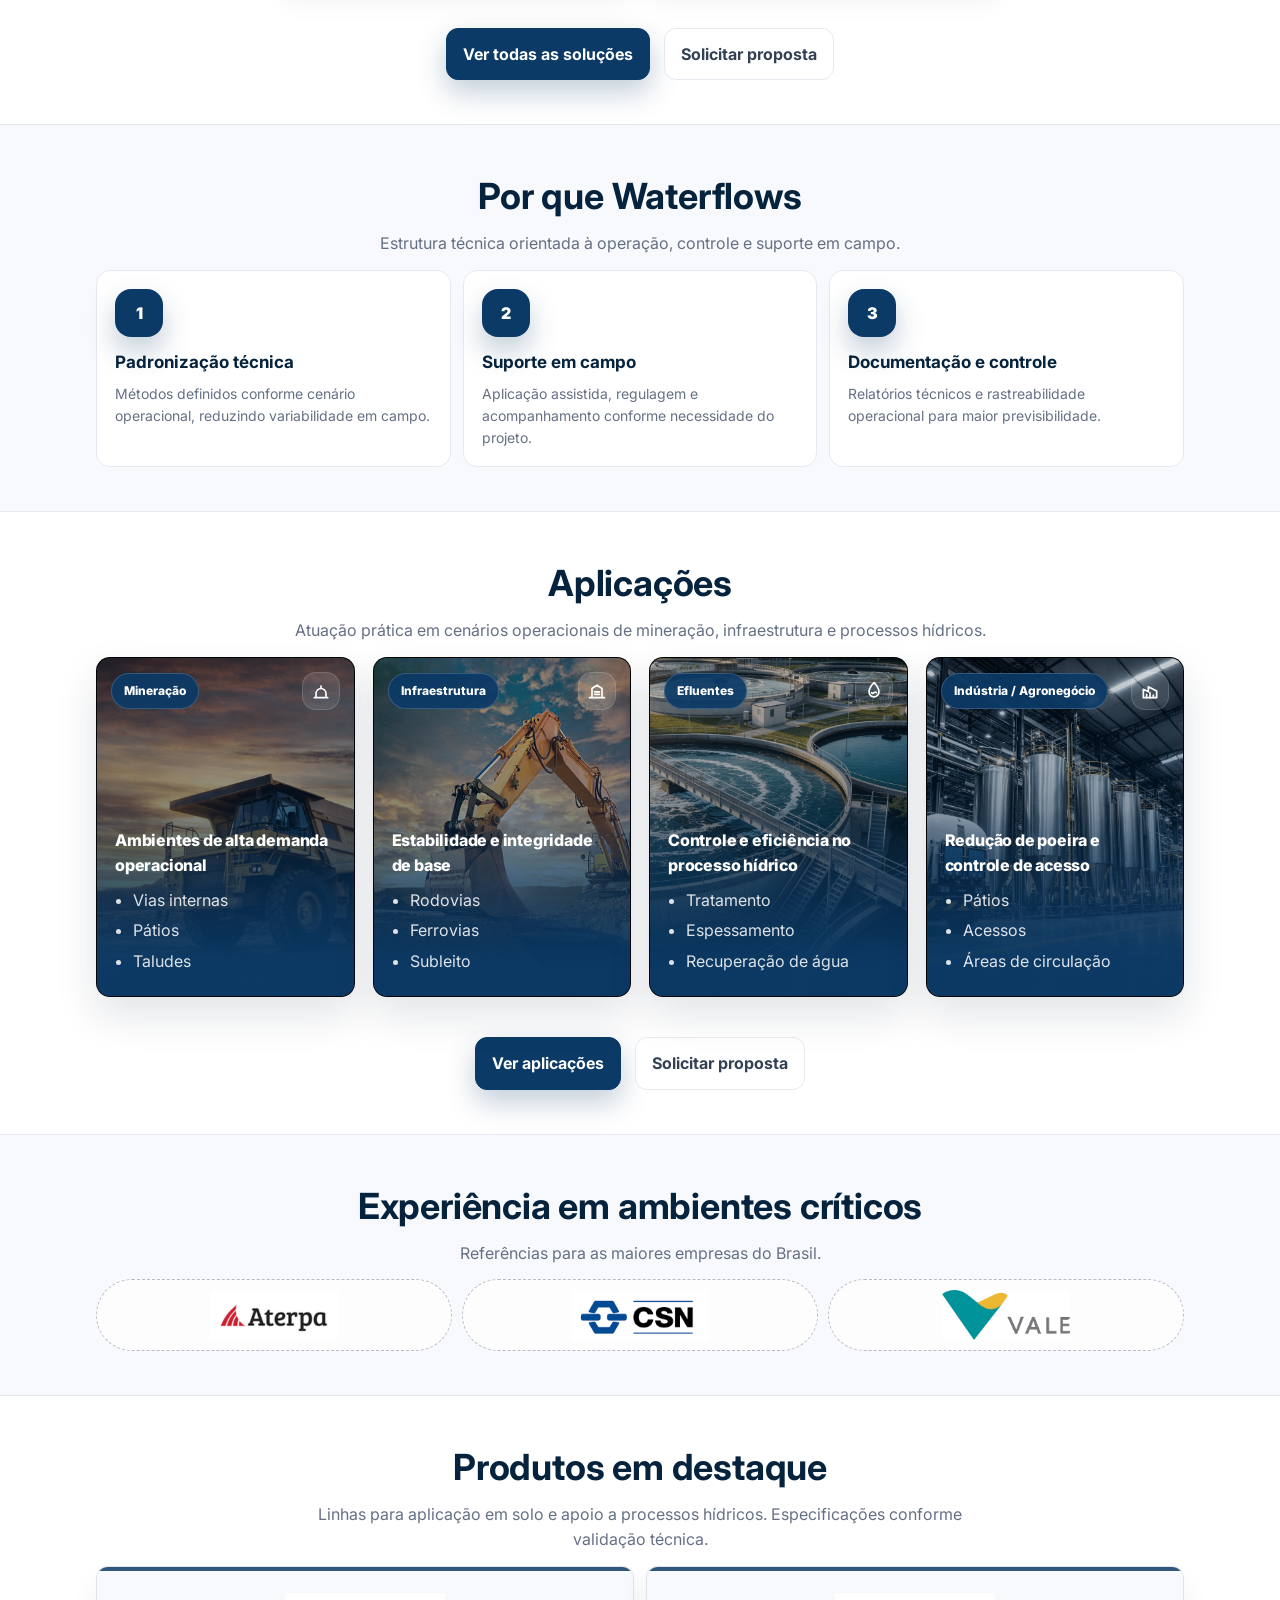
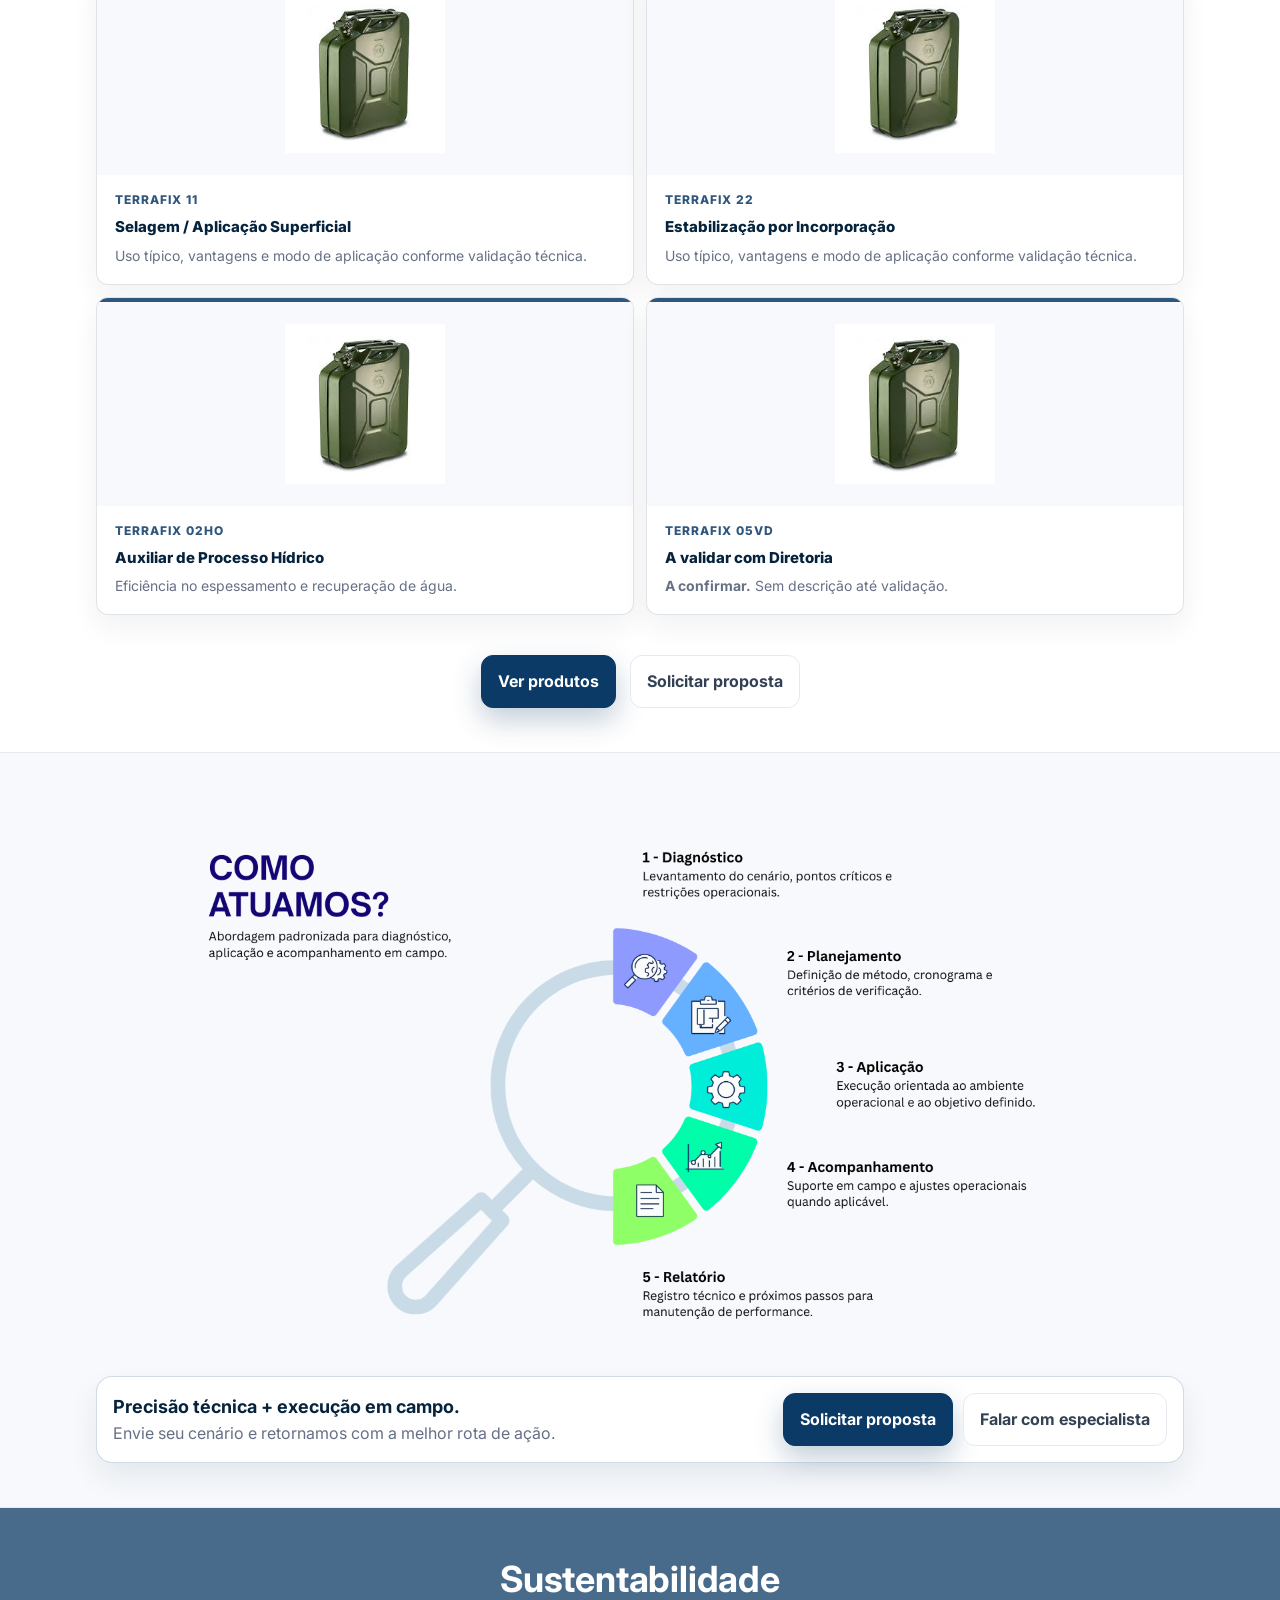
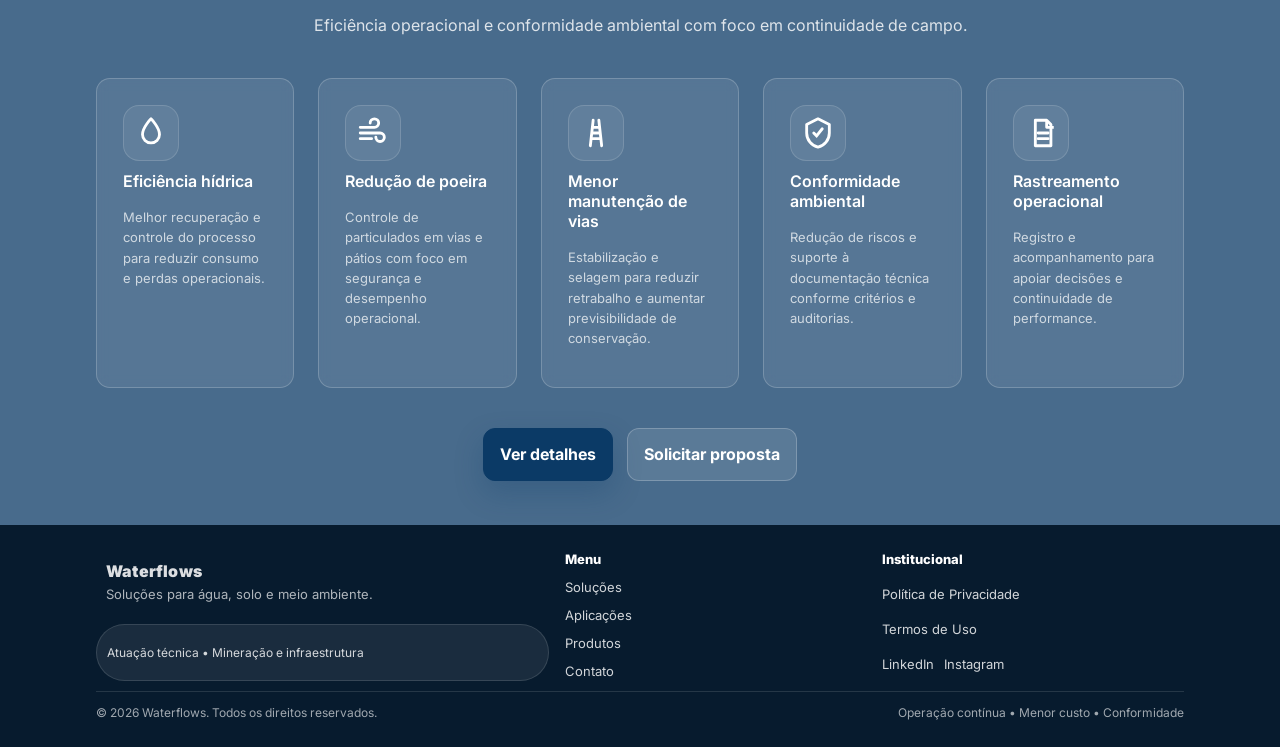
==== commit 5a9624a5: "Atualiza imagem da solução" ====
--- a/index.html
+++ b/index.html
@@ -143,7 +143,7 @@
       <article class="card feature-card solution-home-card">
         <a class="solution-card-link" href="./tratamento-biologico-efluentes.html" aria-label="Ver solução de tratamento biológico de efluentes">
           <div class="feature-media" aria-hidden="true">
-            <img src="./assets/img/foto-drone.png" alt="" loading="lazy" decoding="async">
+            <img src="./assets/img/tratamento-efluentes-biologicas.png" alt="" loading="lazy" decoding="async">
           </div>
           <div class="feature-body">
             <h3>Tratamento biológico de efluentes</h3>
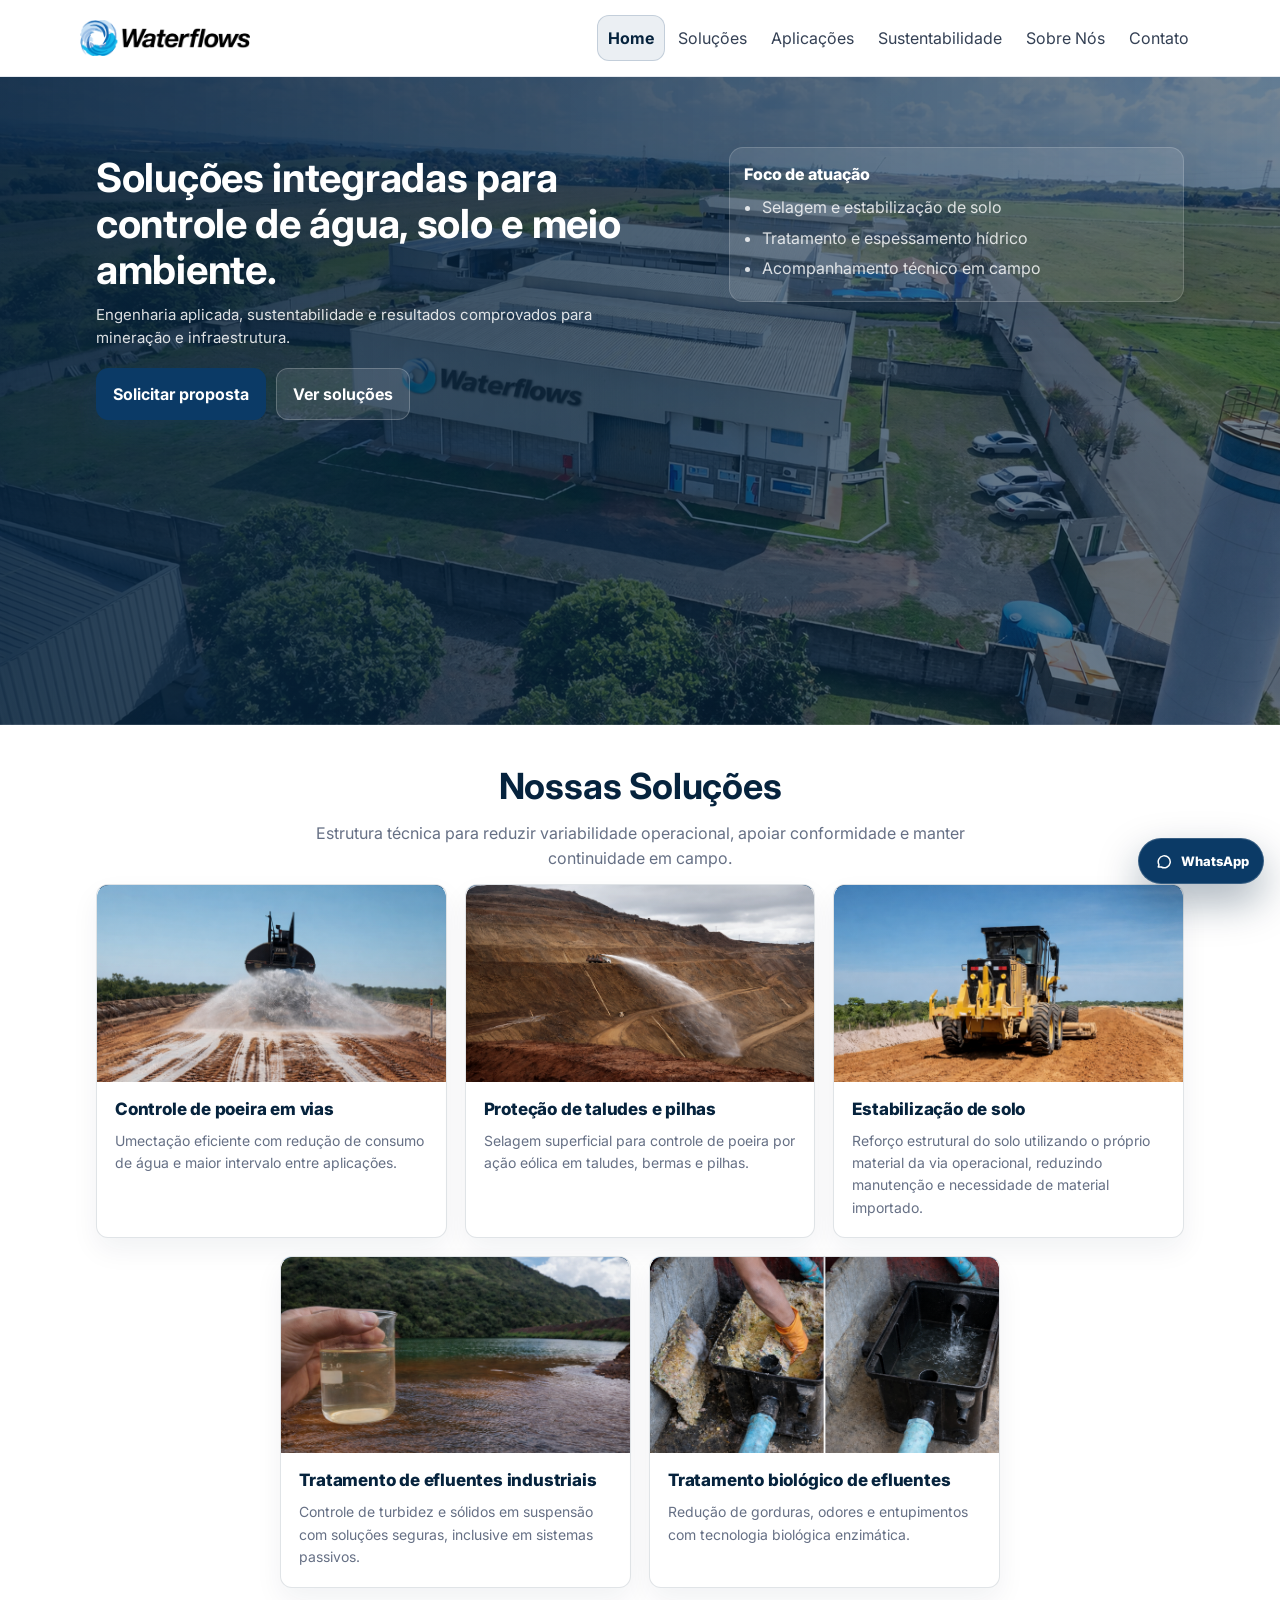
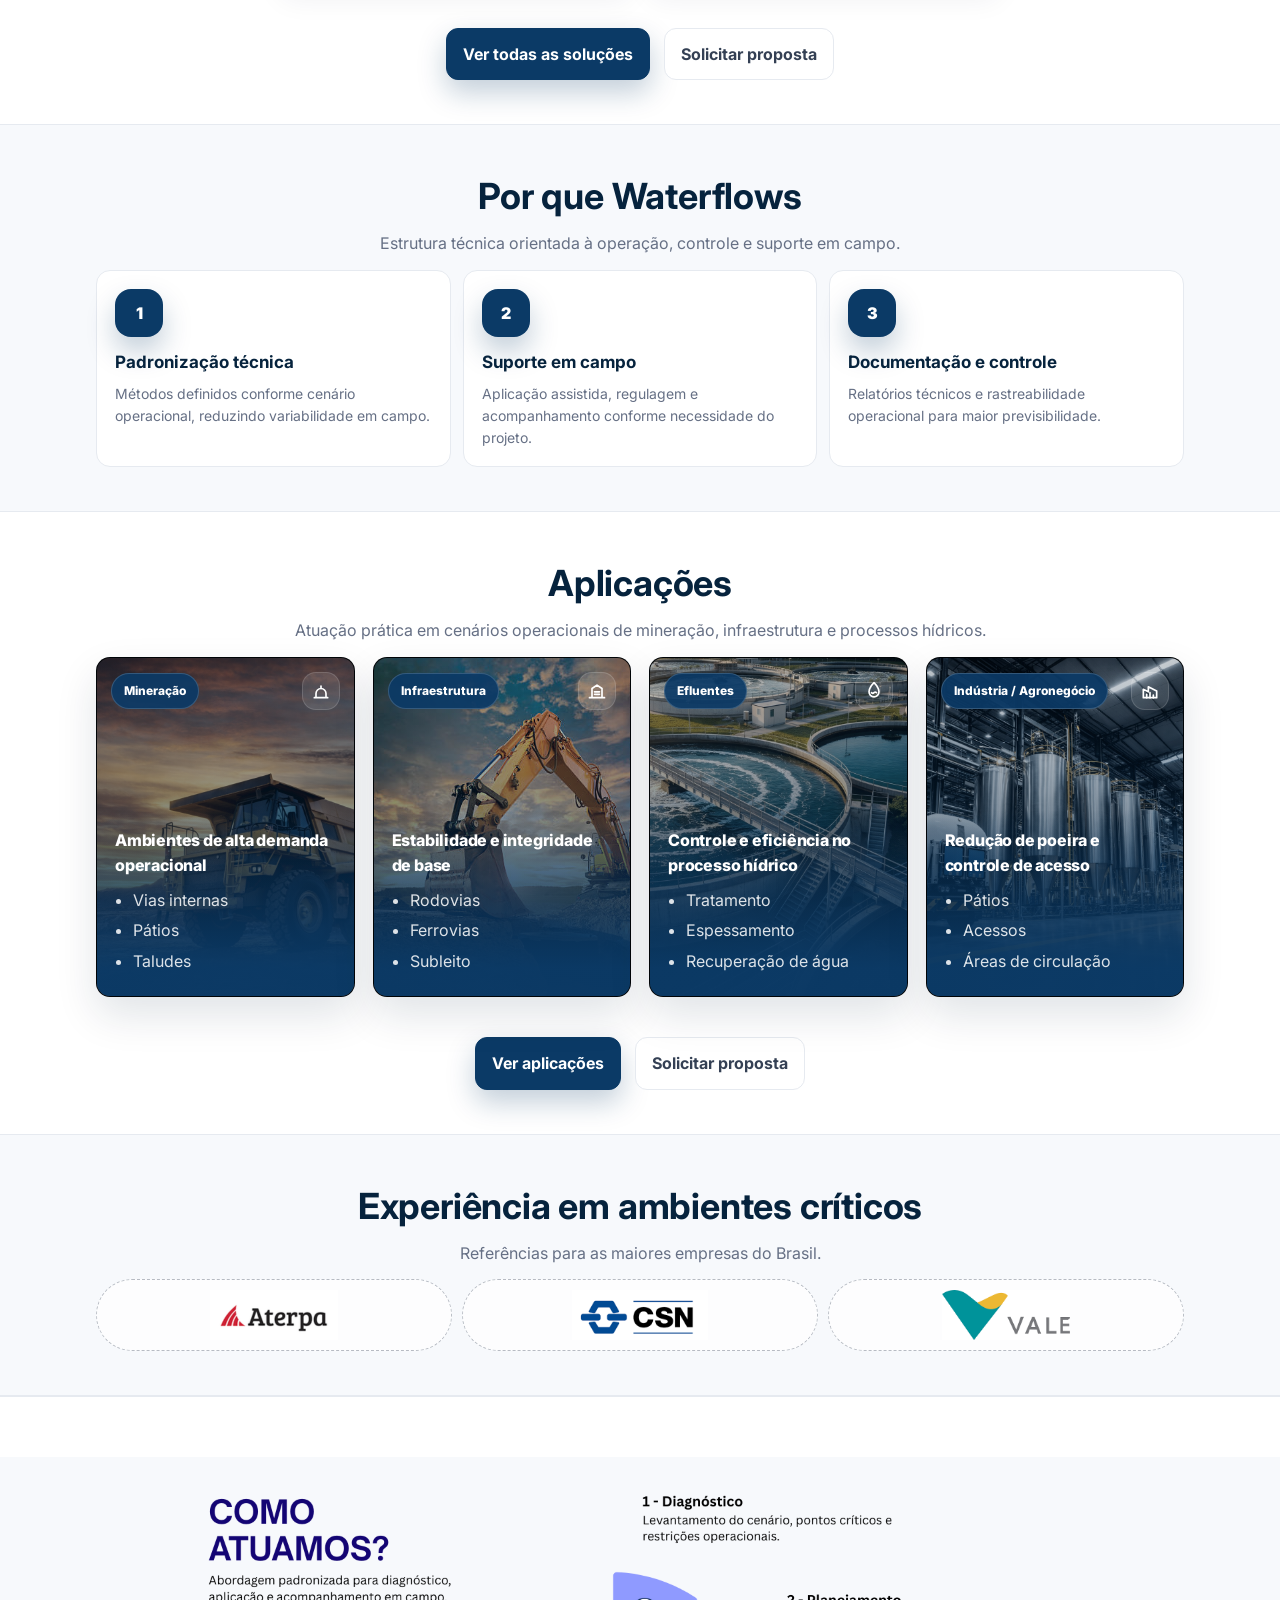
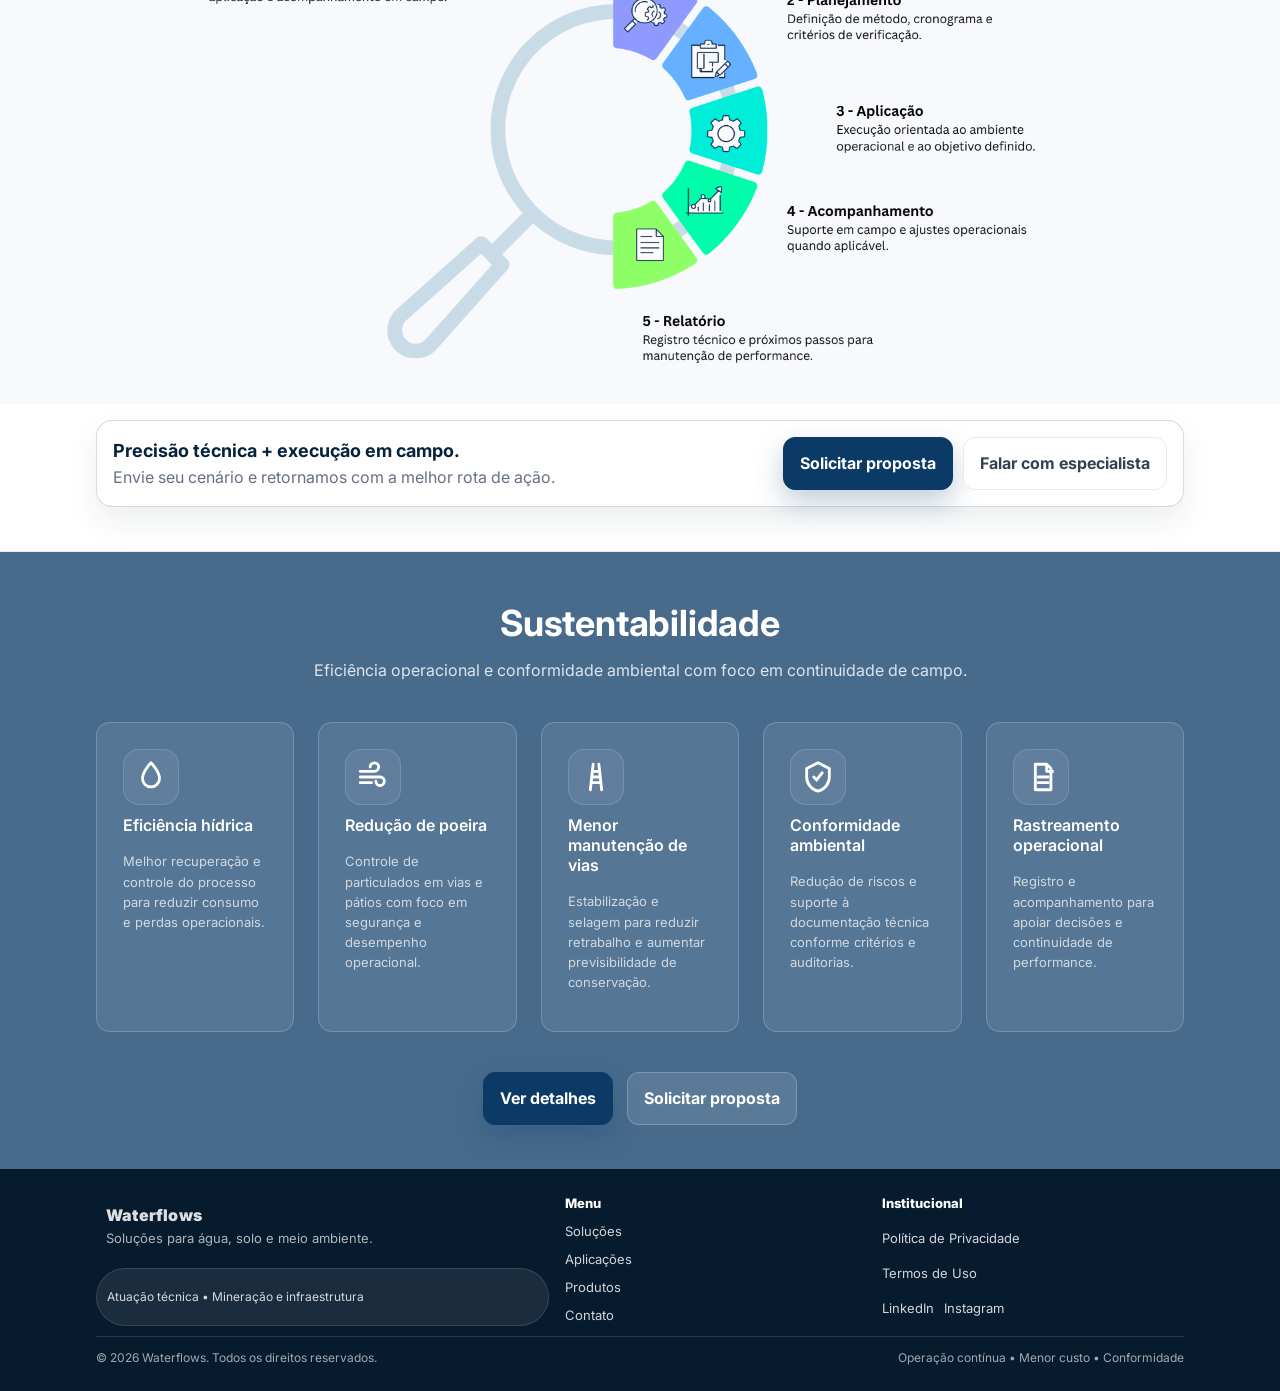
==== commit 66615adc: "descrição da alteração" ====
--- a/index.html
+++ b/index.html
@@ -41,7 +41,6 @@
           <li><a href="./index.html" data-page="home">Home</a></li>
           <li><a href="./solucoes.html" data-page="solucoes">Soluções</a></li>
           <li><a href="./aplicacoes.html" data-page="aplicacoes">Aplicações</a></li>
-          <li><a href="./produtos.html" data-page="produtos">Produtos</a></li>
           <li><a href="./sustentabilidade.html" data-page="sustentabilidade">Sustentabilidade</a></li>
           <li><a href="./sobre.html" data-page="sobre">Sobre Nós</a></li>
           <li><a href="./contato.html" data-page="contato">Contato</a></li>
@@ -352,85 +351,9 @@
       </div>
     </section>
 
-<section class="section" aria-label="Produtos em destaque">
-  <div class="container">
-    <div class="section-head center">
-      <h2>Produtos em destaque</h2>
-      <p>Linhas para aplicação em solo e apoio a processos hídricos. Especificações conforme validação técnica.</p>
-    </div>
-
-    <div class="grid cols-2 product-cards">
-
-      <!-- Terrafix 11 -->
-      <article class="card product-card">
-        <div class="product-topbar" aria-hidden="true"></div>
-
-        <div class="product-media">
-          <img src="./assets/img/galão-geral.png" alt="Terrafix 11" loading="lazy" decoding="async">
-        </div>
-
-        <div class="product-body">
-          <span class="product-code">Terrafix 11</span>
-          <h3>Selagem / Aplicação Superficial</h3>
-          <p>Uso típico, vantagens e modo de aplicação conforme validação técnica.</p>
-        </div>
-      </article>
-
-      <!-- Terrafix 22 -->
-      <article class="card product-card">
-        <div class="product-topbar" aria-hidden="true"></div>
-
-        <div class="product-media">
-          <img src="./assets/img/galão-geral.png" alt="Terrafix 22" loading="lazy" decoding="async">
-        </div>
-
-        <div class="product-body">
-          <span class="product-code">Terrafix 22</span>
-          <h3>Estabilização por Incorporação</h3>
-          <p>Uso típico, vantagens e modo de aplicação conforme validação técnica.</p>
-        </div>
-      </article>
-
-      <!-- Terrafix 02HO -->
-      <article class="card product-card">
-        <div class="product-topbar" aria-hidden="true"></div>
-
-        <div class="product-media">
-          <img src="./assets/img/galão-geral.png" alt="Terrafix 02HO" loading="lazy" decoding="async">
-        </div>
-
-        <div class="product-body">
-          <span class="product-code">Terrafix 02HO</span>
-          <h3>Auxiliar de Processo Hídrico</h3>
-          <p>Eficiência no espessamento e recuperação de água.</p>
-        </div>
-      </article>
-
-      <!-- Terrafix 05VD (pendente) -->
-      <article class="card product-card product-card--pending" aria-label="Terrafix 05VD — informações em validação">
-        <div class="product-topbar" aria-hidden="true"></div>
-
-        <div class="product-media">
-          <img src="./assets/img/galão-geral.png" alt="Terrafix 05VD" loading="lazy" decoding="async">
-        </div>
-
-        <div class="product-body">
-          <span class="product-code">Terrafix 05VD</span>
-          <h3>A validar com Diretoria</h3>
-          <p><strong>A confirmar.</strong> Sem descrição até validação.</p>
-        </div>
-      </article>
-
-    </div>
-
-    <div class="section-actions">
-      <a class="btn btn-primary" href="./produtos.html">Ver produtos</a>
-      <a class="btn" href="./contato.html">Solicitar proposta</a>
-    </div>
-  </div>
-</section>
-
-<section class="section soft" aria-label="Como atuamos">
+
+
+<section class="section section-how" aria-label="Como atuamos">
   <div class="container">
 
     <!-- DESKTOP: só imagem -->
--- a/assets/css/styles.css
+++ b/assets/css/styles.css
@@ -763,6 +763,12 @@
   display: grid;
   gap: 18px;
   margin-top: 10px;
+}
+
+.section-how{
+  background: #fff;
+  border-top: 1px solid var(--border);
+  border-bottom: 1px solid var(--border);
 }
 
 /* 1 col no mobile; 2 col >=768; 4 col >=1024 */
